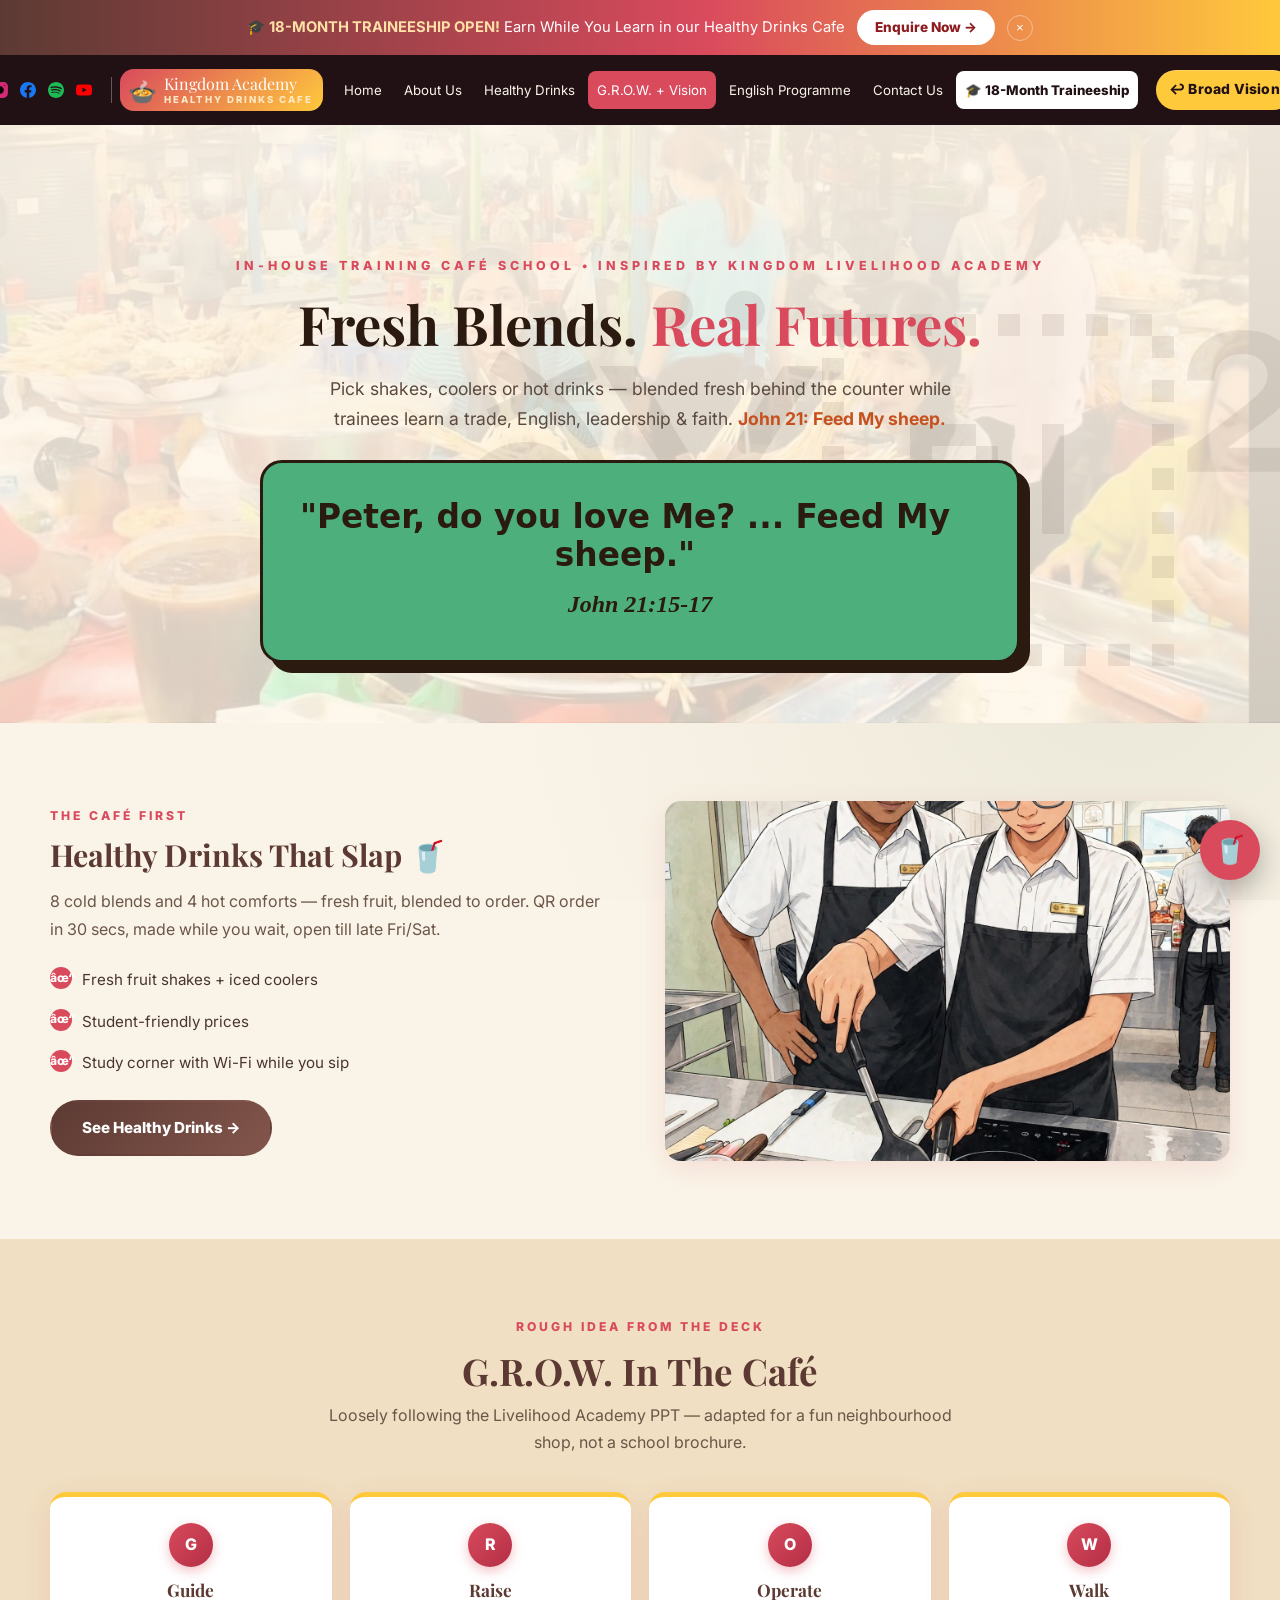
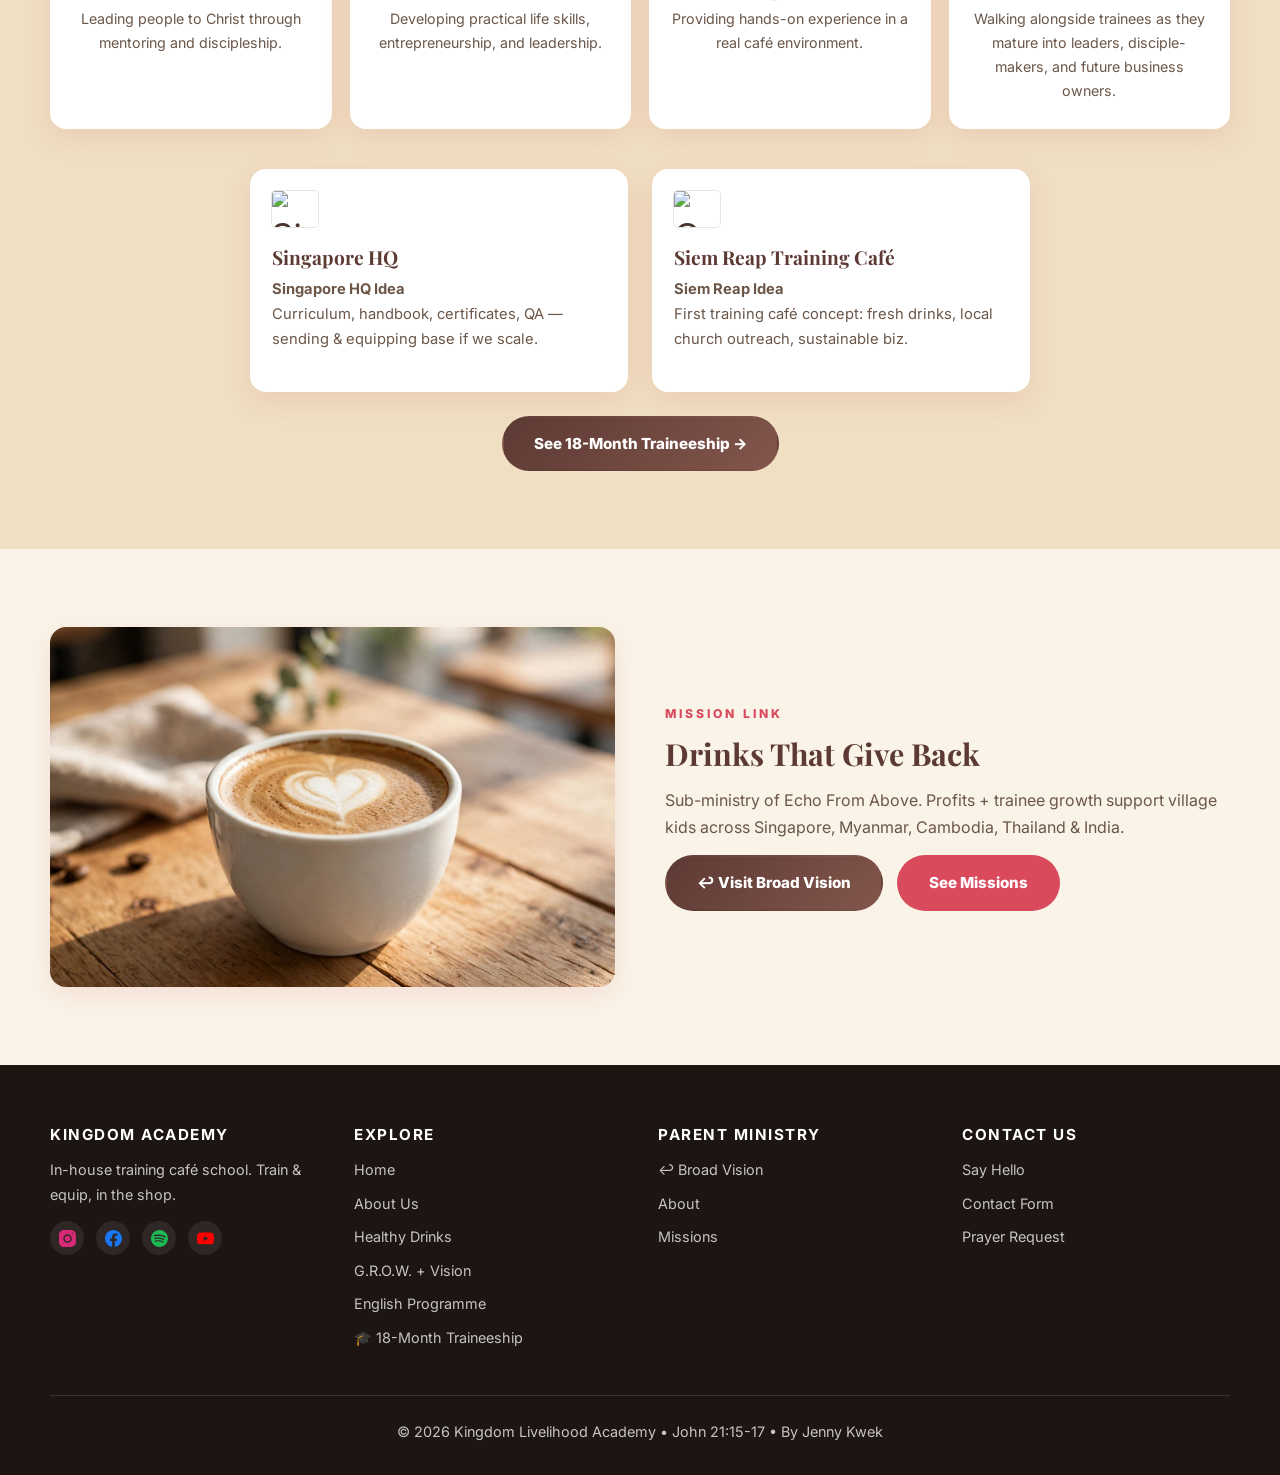
==== about.html @ 3d9f194f "English page: give the Enquire & Unlock gate its own deep band so it no longer blends into the secti" ====
﻿<!DOCTYPE html>
<html lang="en">
<head>
  <meta charset="UTF-8" />
  <meta name="viewport" content="width=device-width, initial-scale=1.0" />
  <title>Our Story - In-House Training Café School | Kingdom Academy</title>
  <link href="https://fonts.googleapis.com/css2?family=Inter:wght@400;600;700;800&family=Playfair+Display:wght@600;700;800&display=swap" rel="stylesheet" />
  <link rel="stylesheet" href="style.css?v=67" />
  <link rel="icon" href="data:image/svg+xml,<svg xmlns='http://www.w3.org/2000/svg' viewBox='0 0 100 100'><text y='.9em' font-size='90'>🥤</text></svg>" />
</head>
<body>
  <div class="recruit-banner" id="recruitBanner">
    <span id="bannerMsg">🎓 <strong>18-MONTH TRAINEESHIP OPEN!</strong> Earn While You Learn in our Healthy Drinks Cafe</span>
    <a class="cta" id="bannerCta" href="interns.html">Enquire Now →</a>
    <button class="close-banner" onclick="document.getElementById('recruitBanner').classList.add('hide')">×</button>
  </div>
  <nav class="navbar">
    <div class="nav-inner">
      <div class="nav-socials">
        <a href="https://www.instagram.com/spiritualwalk333" target="_blank" rel="noopener" aria-label="Instagram"><svg viewBox="0 0 20 20" width="16" height="16" aria-hidden="true"><circle cx="10" cy="10" r="3.3"/><path fill="currentColor" d="M14.2,0H5.8C2.6,0,0,2.6,0,5.8v8.3C0,17.4,2.6,20,5.8,20h8.3c3.2,0,5.8-2.6,5.8-5.8V5.8C20,2.6,17.4,0,14.2,0zM10,15c-2.8,0-5-2.2-5-5s2.2-5,5-5s5,2.2,5,5S12.8,15,10,15z M15.8,5C15.4,5,15,4.6,15,4.2s0.4-0.8,0.8-0.8s0.8,0.4,0.8,0.8S16.3,5,15.8,5z"/></svg></a>
        <a href="https://www.facebook.com/share/17rr8SM1SV" target="_blank" rel="noopener" aria-label="Facebook"><svg viewBox="0 0 20 20" width="16" height="16" aria-hidden="true"><path fill="currentColor" d="M20,10.1c0-5.5-4.5-10-10-10S0,4.5,0,10.1c0,5,3.7,9.1,8.4,9.9v-7H5.9v-2.9h2.5V7.9C8.4,5.4,9.9,4,12.2,4c1.1,0,2.2,0.2,2.2,0.2v2.5h-1.3c-1.2,0-1.6,0.8-1.6,1.6v1.9h2.8L13.9,13h-2.3v7C16.3,19.2,20,15.1,20,10.1z"/></svg></a>
        <a href="https://open.spotify.com/show/0a6FLmbbuEbCT5A371Neod?si=fbc7a15857954547" target="_blank" rel="noopener" aria-label="Spotify"><svg viewBox="0 0 24 24" width="16" height="16" aria-hidden="true"><path fill="currentColor" d="M12 0C5.4 0 0 5.4 0 12s5.4 12 12 12 12-5.4 12-12S18.66 0 12 0zm5.521 17.34c-.24.359-.66.48-1.021.24-2.82-1.74-6.36-2.101-10.561-1.141-.418.122-.779-.179-.899-.539-.12-.421.18-.78.54-.9 4.56-1.021 8.52-.6 11.64 1.32.42.18.479.659.301 1.02zm1.44-3.3c-.301.42-.841.6-1.262.3-3.239-1.98-8.159-2.58-11.939-1.38-.479.12-1.02-.12-1.14-.6-.12-.48.12-1.021.6-1.141C9.6 9.9 15 10.561 18.72 12.84c.361.181.54.78.241 1.2zm.12-3.36C15.24 8.4 8.82 8.16 5.16 9.301c-.6.179-1.2-.181-1.38-.721-.18-.601.18-1.2.72-1.381 4.26-1.26 11.28-1.02 15.721 1.621.539.3.719 1.02.419 1.56-.299.421-1.02.599-1.559.3z"/></svg></a>
        <a href="https://www.youtube.com/@DailyDevotions-Chr1st" target="_blank" rel="noopener" aria-label="YouTube"><svg viewBox="0 0 20 20" width="16" height="16" aria-hidden="true"><path fill="currentColor" d="M19.6,5.2c-0.2-0.9-0.8-1.6-1.7-1.8C16.3,3,10,3,10,3S3.7,3,2.1,3.4C1.2,3.6,0.6,4.3,0.4,5.2C0,6.8,0,10,0,10s0,3.2,0.4,4.8c0.2,0.9,0.8,1.6,1.7,1.8C3.7,17,10,17,10,17s6.3,0,7.9-0.4c0.9-0.2,1.5-0.9,1.7-1.8C20,13.2,20,10,20,10S20,6.8,19.6,5.2z M8,13.2V6.8l5.4,3.2L8,13.2z"/></svg></a>
      </div>
      <a href="index.html" class="nav-logo"><span class="logo-box"><span class="logo-icon">🍲</span><span class="logo-words">Kingdom Academy<small>Healthy Drinks Cafe</small></span></span></a>
      <button class="hamburger" aria-label="Menu"><span></span><span></span><span></span></button>
      <ul class="nav-links">
        <li><a href="index.html">Home</a></li>
<li><a href="message.html">About Us</a></li>
        <li><a href="menu.html">Healthy Drinks</a></li>
        <li><a href="about.html" class="active">G.R.O.W. + Vision</a></li>
        <li><a href="english.html">English Programme</a></li>
                <li><a href="contact.html">Contact Us</a></li>
        <li><a href="interns.html" class="hire">🎓 18-Month Traineeship</a></li>
        <li><a target="_blank" rel="noopener" href="https://isaac3780.github.io/echofromabove/charity-site/index.html" class="back">↩ Broad Vision</a></li>
        <li class="nav-soc">
          <div class="nav-soc-icons">
            <a href="https://www.instagram.com/spiritualwalk333" target="_blank" rel="noopener" aria-label="Instagram"><svg viewBox="0 0 20 20" width="20" height="20" aria-hidden="true"><circle cx="10" cy="10" r="3.3"/><path fill="currentColor" d="M14.2,0H5.8C2.6,0,0,2.6,0,5.8v8.3C0,17.4,2.6,20,5.8,20h8.3c3.2,0,5.8-2.6,5.8-5.8V5.8C20,2.6,17.4,0,14.2,0zM10,15c-2.8,0-5-2.2-5-5s2.2-5,5-5s5,2.2,5,5S12.8,15,10,15z M15.8,5C15.4,5,15,4.6,15,4.2s0.4-0.8,0.8-0.8s0.8,0.4,0.8,0.8S16.3,5,15.8,5z"/></svg></a>
            <a href="https://www.facebook.com/share/17rr8SM1SV" target="_blank" rel="noopener" aria-label="Facebook"><svg viewBox="0 0 20 20" width="20" height="20" aria-hidden="true"><path fill="currentColor" d="M20,10.1c0-5.5-4.5-10-10-10S0,4.5,0,10.1c0,5,3.7,9.1,8.4,9.9v-7H5.9v-2.9h2.5V7.9C8.4,5.4,9.9,4,12.2,4c1.1,0,2.2,0.2,2.2,0.2v2.5h-1.3c-1.2,0-1.6,0.8-1.6,1.6v1.9h2.8L13.9,13h-2.3v7C16.3,19.2,20,15.1,20,10.1z"/></svg></a>
            <a href="https://open.spotify.com/show/0a6FLmbbuEbCT5A371Neod?si=fbc7a15857954547" target="_blank" rel="noopener" aria-label="Spotify"><svg viewBox="0 0 24 24" width="20" height="20" aria-hidden="true"><path fill="currentColor" d="M12 0C5.4 0 0 5.4 0 12s5.4 12 12 12 12-5.4 12-12S18.66 0 12 0zm5.521 17.34c-.24.359-.66.48-1.021.24-2.82-1.74-6.36-2.101-10.561-1.141-.418.122-.779-.179-.899-.539-.12-.421.18-.78.54-.9 4.56-1.021 8.52-.6 11.64 1.32.42.18.479.659.301 1.02zm1.44-3.3c-.301.42-.841.6-1.262.3-3.239-1.98-8.159-2.58-11.939-1.38-.479.12-1.02-.12-1.14-.6-.12-.48.12-1.021.6-1.141C9.6 9.9 15 10.561 18.72 12.84c.361.181.54.78.241 1.2zm.12-3.36C15.24 8.4 8.82 8.16 5.16 9.301c-.6.179-1.2-.181-1.38-.721-.18-.601.18-1.2.72-1.381 4.26-1.26 11.28-1.02 15.721 1.621.539.3.719 1.02.419 1.56-.299.421-1.02.599-1.559.3z"/></svg></a>
            <a href="https://www.youtube.com/@DailyDevotions-Chr1st" target="_blank" rel="noopener" aria-label="YouTube"><svg viewBox="0 0 20 20" width="20" height="20" aria-hidden="true"><path fill="currentColor" d="M19.6,5.2c-0.2-0.9-0.8-1.6-1.7-1.8C16.3,3,10,3,10,3S3.7,3,2.1,3.4C1.2,3.6,0.6,4.3,0.4,5.2C0,6.8,0,10,0,10s0,3.2,0.4,4.8c0.2,0.9,0.8,1.6,1.7,1.8C3.7,17,10,17,10,17s6.3,0,7.9-0.4c0.9-0.2,1.5-0.9,1.7-1.8C20,13.2,20,10,20,10S20,6.8,19.6,5.2z M8,13.2V6.8l5.4,3.2L8,13.2z"/></svg></a>
          </div>
        </li>
      </ul>
    </div>
  </nav>

  <header class="hero hero-small" style="--hero-photo:url('photos/hero-02.jpeg')">
    <div class="hero-content">
      <div class="hero-kicker">In-house training café school • Inspired by Kingdom Livelihood Academy</div>
      <h1>Fresh Blends. <em>Real Futures.</em></h1>
      <p>Pick shakes, coolers or hot drinks — blended fresh behind the counter while trainees learn a trade, English, leadership & faith. <strong style="color:#C6511F">John 21: Feed My sheep.</strong></p>
      <blockquote class="pull bv-pull green reveal" style="max-width:760px;margin:0 auto;">
        <p>"Peter, do you love Me? ... Feed My sheep."</p>
        <cite>John 21:15-17</cite>
      </blockquote>
    </div>
  </header>

  <section class="section">
    <div class="wrap feature">
      <div>
        <div class="kicker">The Café First</div>
        <h3>Healthy Drinks That Slap 🥤</h3>
        <p>8 cold blends and 4 hot comforts — fresh fruit, blended to order. QR order in 30 secs, made while you wait, open till late Fri/Sat.</p>
        <ul class="checklist">
          <li>Fresh fruit shakes + iced coolers</li>
          <li>Student-friendly prices</li>
          <li>Study corner with Wi-Fi while you sip</li>
        </ul>
        <a href="menu.html" class="btn btn-dark">See Healthy Drinks →</a>
      </div>
      <div class="imgbox" style="background-image:url('photos/menu-03.webp?v=62');"></div>
    </div>
  </section>

  <section class="section section-alt">
    <div class="wrap">
      <div class="section-title"><div class="kicker">Rough Idea From The Deck</div><h2>G.R.O.W. In The Café</h2><p>Loosely following the Livelihood Academy PPT — adapted for a fun neighbourhood shop, not a school brochure.</p></div>
      <div class="steps steps-4">
        <div class="step"><div class="num">G</div><h3>Guide</h3><p>Leading people to Christ through mentoring and discipleship.</p></div>
        <div class="step"><div class="num">R</div><h3>Raise</h3><p>Developing practical life skills, entrepreneurship, and leadership.</p></div>
        <div class="step"><div class="num">O</div><h3>Operate</h3><p>Providing hands-on experience in a real café environment.</p></div>
        <div class="step"><div class="num">W</div><h3>Walk</h3><p>Walking alongside trainees as they mature into leaders, disciple-makers, and future business owners.</p></div>
      </div>
      <div class="cards cards-2">
        <div class="card"><div class="icon"><img src="https://flagcdn.com/w40/sg.png" alt="Singapore flag" /></div><div class="card-body"><h3>Singapore HQ</h3><p><strong>Singapore HQ Idea</strong><br/>Curriculum, handbook, certificates, QA — sending & equipping base if we scale.</p></div></div>
        <div class="card"><div class="icon"><img src="https://flagcdn.com/w40/kh.png" alt="Cambodia flag" /></div><div class="card-body"><h3>Siem Reap Training Café</h3><p><strong>Siem Reap Idea</strong><br/>First training café concept: fresh drinks, local church outreach, sustainable biz.</p></div></div>
      </div>
      <div style="text-align:center;margin-top:24px;"><a href="interns.html" class="btn btn-dark">See 18-Month Traineeship →</a></div>
    </div>
  </section>

  <section class="section">
    <div class="wrap feature">
      <div class="imgbox" role="img" aria-label="Community outreach" style="background-image:url('photos/mission-7a.webp?v=62');"></div>
      <div>
        <div class="kicker">Mission Link</div>
        <h3>Drinks That Give Back</h3>
        <p>Sub-ministry of Echo From Above. Profits + trainee growth support village kids across Singapore, Myanmar, Cambodia, Thailand & India.</p>
        <div class="cta-pair">
          <a target="_blank" rel="noopener" href="https://isaac3780.github.io/echofromabove/charity-site/index.html" class="btn btn-dark" style="margin-right:10px;">↩ Visit Broad Vision</a>
          <a target="_blank" rel="noopener" href="https://isaac3780.github.io/echofromabove/charity-site/mission.html" class="btn btn-chili">See Missions</a>
        </div>
      </div>
    </div>
  </section>

  <footer>
    <div class="footer-grid">
      <div><h4>Kingdom Academy</h4><p style="max-width:280px;">In-house training café school. Train & equip, in the shop.</p><div class="footer-socials">
          <a href="https://www.instagram.com/spiritualwalk333" target="_blank" rel="noopener" aria-label="Instagram"><svg viewBox="0 0 20 20" width="17" height="17" aria-hidden="true"><circle cx="10" cy="10" r="3.3"/><path fill="currentColor" d="M14.2,0H5.8C2.6,0,0,2.6,0,5.8v8.3C0,17.4,2.6,20,5.8,20h8.3c3.2,0,5.8-2.6,5.8-5.8V5.8C20,2.6,17.4,0,14.2,0zM10,15c-2.8,0-5-2.2-5-5s2.2-5,5-5s5,2.2,5,5S12.8,15,10,15z M15.8,5C15.4,5,15,4.6,15,4.2s0.4-0.8,0.8-0.8s0.8,0.4,0.8,0.8S16.3,5,15.8,5z"/></svg></a>
          <a href="https://www.facebook.com/share/17rr8SM1SV" target="_blank" rel="noopener" aria-label="Facebook"><svg viewBox="0 0 20 20" width="17" height="17" aria-hidden="true"><path fill="currentColor" d="M20,10.1c0-5.5-4.5-10-10-10S0,4.5,0,10.1c0,5,3.7,9.1,8.4,9.9v-7H5.9v-2.9h2.5V7.9C8.4,5.4,9.9,4,12.2,4c1.1,0,2.2,0.2,2.2,0.2v2.5h-1.3c-1.2,0-1.6,0.8-1.6,1.6v1.9h2.8L13.9,13h-2.3v7C16.3,19.2,20,15.1,20,10.1z"/></svg></a>
          <a href="https://open.spotify.com/show/0a6FLmbbuEbCT5A371Neod?si=fbc7a15857954547" target="_blank" rel="noopener" aria-label="Spotify"><svg viewBox="0 0 24 24" width="17" height="17" aria-hidden="true"><path fill="currentColor" d="M12 0C5.4 0 0 5.4 0 12s5.4 12 12 12 12-5.4 12-12S18.66 0 12 0zm5.521 17.34c-.24.359-.66.48-1.021.24-2.82-1.74-6.36-2.101-10.561-1.141-.418.122-.779-.179-.899-.539-.12-.421.18-.78.54-.9 4.56-1.021 8.52-.6 11.64 1.32.42.18.479.659.301 1.02zm1.44-3.3c-.301.42-.841.6-1.262.3-3.239-1.98-8.159-2.58-11.939-1.38-.479.12-1.02-.12-1.14-.6-.12-.48.12-1.021.6-1.141C9.6 9.9 15 10.561 18.72 12.84c.361.181.54.78.241 1.2zm.12-3.36C15.24 8.4 8.82 8.16 5.16 9.301c-.6.179-1.2-.181-1.38-.721-.18-.601.18-1.2.72-1.381 4.26-1.26 11.28-1.02 15.721 1.621.539.3.719 1.02.419 1.56-.299.421-1.02.599-1.559.3z"/></svg></a>
          <a href="https://www.youtube.com/@DailyDevotions-Chr1st" target="_blank" rel="noopener" aria-label="YouTube"><svg viewBox="0 0 20 20" width="17" height="17" aria-hidden="true"><path fill="currentColor" d="M19.6,5.2c-0.2-0.9-0.8-1.6-1.7-1.8C16.3,3,10,3,10,3S3.7,3,2.1,3.4C1.2,3.6,0.6,4.3,0.4,5.2C0,6.8,0,10,0,10s0,3.2,0.4,4.8c0.2,0.9,0.8,1.6,1.7,1.8C3.7,17,10,17,10,17s6.3,0,7.9-0.4c0.9-0.2,1.5-0.9,1.7-1.8C20,13.2,20,10,20,10S20,6.8,19.6,5.2z M8,13.2V6.8l5.4,3.2L8,13.2z"/></svg></a>
        </div></div>
      <div><h4>Explore</h4><ul><li><a href="index.html">Home</a></li><li><a href="message.html">About Us</a></li><li><a href="menu.html">Healthy Drinks</a></li><li><a href="about.html">G.R.O.W. + Vision</a></li><li><a href="english.html">English Programme</a></li><li><a href="interns.html">🎓 18-Month Traineeship</a></li></ul></div>
      <div><h4>Parent Ministry</h4><ul><li><a target="_blank" rel="noopener" href="https://isaac3780.github.io/echofromabove/charity-site/index.html">↩ Broad Vision</a></li><li><a target="_blank" rel="noopener" href="https://isaac3780.github.io/echofromabove/charity-site/about.html">About</a></li><li><a target="_blank" rel="noopener" href="https://isaac3780.github.io/echofromabove/charity-site/mission.html">Missions</a></li></ul></div>
      <div><h4>Contact Us</h4><ul><li><a href="contact.html">Say Hello</a></li><li><a href="https://forms.gle/yKgfLnRqDMRPCcc16" target="_blank" rel="noopener">Contact Form</a></li><li><a href="https://forms.gle/M6q2qT2wRfyZ9fyo7" target="_blank" rel="noopener">Prayer Request</a></li></ul></div>
    </div>
    <div class="footer-bottom">© 2026 Kingdom Livelihood Academy • John 21:15-17 • By Jenny Kwek</div>
  </footer>

  <button class="chat-fab" id="chatFab">🥤</button>
  <div class="chatbox" id="chatbox">
    <header style="background:var(--chili);color:#fff;padding:14px 16px;"><b>Slurpy 🤖</b></header>
    <div class="chatlog" id="chatlog"><div class="msg bot">Hi! Drinks help or traineeship info? 🥤🎓</div></div>
    <div class="chatinput"><input id="chatText" placeholder="Type..." /><button id="chatSend">➤</button></div>
    <a class="chat-wa" href="https://wa.me/6588787801" target="_blank" rel="noopener" aria-label="Chat on WhatsApp"><svg viewBox="0 0 24 24" width="15" height="15" aria-hidden="true"><path fill="currentColor" d="M17.472 14.382c-.297-.149-1.758-.867-2.03-.967-.273-.099-.471-.148-.67.15-.197.297-.767.966-.94 1.164-.173.199-.347.223-.644.075-.297-.15-1.255-.463-2.39-1.475-.883-.788-1.48-1.761-1.653-2.059-.173-.297-.018-.458.13-.606.134-.133.297-.347.446-.52.149-.174.198-.298.297-.497.1-.198.05-.371-.025-.52-.074-.149-.668-1.612-.916-2.207-.242-.579-.487-.5-.669-.51-.173-.008-.371-.01-.57-.01-.198 0-.52.074-.792.372-.272.297-1.04 1.016-1.04 2.479 0 1.462 1.065 2.875 1.213 3.074.149.198 2.096 3.2 5.077 4.487.709.306 1.262.489 1.694.625.712.227 1.36.195 1.871.118.571-.085 1.758-.719 2.006-1.413.248-.694.248-1.289.173-1.413-.074-.124-.272-.198-.57-.347m-5.421 7.403h-.004a9.87 9.87 0 01-5.031-1.378l-.361-.214-3.741.982.998-3.648-.235-.374a9.86 9.86 0 01-1.51-5.26c.001-5.45 4.436-9.884 9.888-9.884 2.64 0 5.122 1.03 6.988 2.898a9.825 9.825 0 012.893 6.994c-.003 5.45-4.437 9.884-9.885 9.884m8.413-18.297A11.815 11.815 0 0012.05 0C5.495 0 .16 5.335.157 11.892c0 2.096.547 4.142 1.588 5.945L.057 24l6.305-1.654a11.882 11.882 0 005.683 1.448h.005c6.554 0 11.89-5.335 11.893-11.893a11.821 11.821 0 00-3.48-8.413z"/></svg><span>&nbsp;Message us on WhatsApp</span></a>
  </div>
  <div class="toast" id="toast"></div>
  <script src="script.js"></script>
</body>
</html>
---- style.css ----
:root {
  --chili: #d94a5d;
  --chili-dark: #b32e44;
  --broth: #ffc93c;
  --broth-2: #f0b520;
  --cream: #faf4e8;
  --cream-2: #f0dfc2;
  --char: #5c3a33;
  --char-2: #83564c;
  --sage: #7c906c;
  --text: #4a352e;
  --muted: #6b5648;
  --white: #ffffff;
  --shadow: 0 8px 28px rgba(207,63,84,.12);
  --radius: 16px;
  --font-head: "Playfair Display", Georgia, serif;
  --font-body: "Inter", "Segoe UI", Arial, sans-serif;
}
* { margin:0; padding:0; box-sizing:border-box; }
html { scroll-behavior:smooth; overflow-x:clip; }
body { font-family:var(--font-body); background:var(--cream); background-image:radial-gradient(circle at 14% 8%, rgba(226,112,58,.10), transparent 44%), radial-gradient(circle at 88% 72%, rgba(92,110,61,.09), transparent 48%); background-attachment:fixed; color:var(--text); line-height:1.7; overflow-x:clip; }
img { max-width:100%; display:block; }
a { color:var(--chili-dark); text-decoration:none; }
h1,h2,h3,h4 { font-family:var(--font-head); color:var(--char); line-height:1.25; }

/* Recruitment banner - KEPT */
.recruit-banner {
  background: linear-gradient(90deg, #5c3a33, #d94a5d 55%, #ffc93c);
  color:#fff; font-size:.92rem; padding:10px 16px; text-align:center;
  display:flex; align-items:center; justify-content:center; gap:12px; flex-wrap:wrap;
}
.recruit-banner strong { color:#ffe1a8; }
.recruit-banner a.cta { background:#fff; color:#8e1b20; font-weight:800; padding:6px 18px; border-radius:50px; font-size:.85rem; white-space:nowrap; animation:pulse 2s infinite; }
.recruit-banner a.cta:hover { background:var(--broth); color:#1c1512; }
.recruit-banner .close-banner { background:none; border:1px solid rgba(255,255,255,.4); color:#fff; border-radius:50%; width:26px; height:26px; cursor:pointer; }
.recruit-banner.hide { display:none; }
@keyframes pulse { 0%,100%{transform:scale(1)} 50%{transform:scale(1.07)} }
.recruit-banner span, .recruit-banner a.cta { transition:opacity .45s; }
.recruit-banner.fading span, .recruit-banner.fading a.cta { opacity:0; }

/* Nav â€” dark bar under banner, white once scrolled (always tracks) */
.navbar { position:sticky; top:0; z-index:100; background:#211114; transition:background .3s, box-shadow .3s; }
.navbar.scrolled { background:#211114; box-shadow:0 2px 20px rgba(0,0,0,.35); }
.nav-logo { display:flex; align-items:center; gap:10px; color:#fff; font-family:var(--font-head); font-size:1.25rem; }
.nav-logo .cup { width:40px; height:40px; border-radius:12px; background:linear-gradient(135deg,var(--chili),var(--broth)); display:grid; place-items:center; font-size:1.4rem; }
.nav-logo small { display:block; font-family:var(--font-body); font-size:.66rem; letter-spacing:2px; text-transform:uppercase; color:var(--broth); font-weight:800; }
.nav-socials { display:flex; align-items:center; gap:4px; padding-right:14px; border-right:1px solid rgba(255,255,255,.3); }
.nav-socials a { display:flex; align-items:center; justify-content:center; width:32px; height:32px; border-radius:50%; transition:background .2s, transform .2s; }
.nav-socials a:hover { background:rgba(255,255,255,.15); transform:translateY(-2px); }
.nav-socials a[aria-label="Instagram"] { color:#d62976; }
.nav-socials a[aria-label="Facebook"] { color:#1877f2; }
.nav-socials a[aria-label="Spotify"] { color:#1db954; }
.nav-socials a[aria-label="YouTube"] { color:#ff0000; }
.nav-soc { display:none; }
.nav-links { display:flex; gap:4px; list-style:none; align-items:center; }
.nav-links a { display:block; padding:9px 14px; color:var(--cream); border-radius:8px; font-size:.93rem; transition:background .2s, color .2s; }
.nav-links a:hover, .nav-links a.active { background:var(--chili); color:#fff; }
.nav-links a.hire { background:#fff; color:#211114; font-weight:800; }
.nav-links a.back { background:var(--broth); color:#211114; font-weight:800; border:none; font-size:.98rem; padding:11px 24px; border-radius:50px; letter-spacing:.2px; box-shadow:0 1px 0 rgba(255,255,255,.18) inset; }
.nav-links a.back:hover { background:var(--broth-2); color:#211114; }
.hamburger { display:none; background:none; border:none; cursor:pointer; padding:6px; }
/* fit 7 nav links on desktop */
.nav-links a { padding:9px 11px; font-size:.88rem; }
.hamburger span { display:block; width:24px; height:3px; background:var(--cream); margin:5px 0; border-radius:3px; }

/* Hero - hotpot (lighter overlay so the photo shines through) */
.hero {
  position:relative; min-height:68vh; display:flex; align-items:center; justify-content:center;
  text-align:center; color:#2A1A10; padding:90px 20px 70px;
  background-image: linear-gradient(180deg,rgba(255,246,233,.93),rgba(255,246,233,.82)), var(--hero-photo, url('photos/hero-cafe-interior.jpg'));
  background-size:cover; background-position:center 45%; overflow:hidden;
}
.hero::after { content:"ðŸ²"; position:absolute; font-size:22rem; opacity:.08; right:-30px; bottom:-70px; animation:steam 5s ease-in-out infinite; }
@keyframes steam { 0%,100%{transform:translateY(0) rotate(-5deg)} 50%{transform:translateY(-18px) rotate(5deg)} }
.hero-content { position:relative; z-index:1; max-width:880px; animation:fadeUp .9s ease both; }
@keyframes fadeUp { from{opacity:0; transform:translateY(24px)} to{opacity:1; transform:none} }
.hero-kicker { text-transform:uppercase; letter-spacing:4px; font-size:.78rem; color:var(--chili); margin-bottom:14px; font-weight:800; text-shadow:none; }
.hero-content h1 { font-size:3.4rem; color:#2A1A10; margin-bottom:16px; text-shadow:none; }
.hero-content h1 em { color:var(--chili); font-style:normal; }
.hero-content p { color:#5b4a3f; font-size:1.1rem; margin-bottom:26px; max-width:660px; margin-left:auto; margin-right:auto; text-shadow:none; }
.hero-badges { display:flex; gap:10px; justify-content:center; flex-wrap:wrap; margin-bottom:28px; }
.hero-badges span { background:rgba(255,255,255,.85); border:1px solid rgba(42,26,16,.15); padding:7px 14px; border-radius:50px; font-size:.82rem; color:#2A1A10; }
.flagic { width:1.5em; height:1.1em; vertical-align:-0.2em; border-radius:2px; box-shadow:0 0 0 1px rgba(0,0,0,.12); }
.card .icon img { width:2.9rem; height:2.2rem; border-radius:4px; box-shadow:0 0 0 1px rgba(0,0,0,.1); }
.btn { display:inline-block; padding:13px 30px; border-radius:50px; font-weight:800; font-size:.95rem; cursor:pointer; border:2px solid transparent; transition:.25s; }
.btn-chili { background:var(--chili); color:#fff; }
.btn-chili:hover { background:var(--chili-dark); transform:translateY(-2px); box-shadow:0 10px 22px rgba(193,39,45,.45); }
.btn-broth { background:var(--broth); color:#1c1512; }
.btn-broth:hover { background:#fbbf24; transform:translateY(-2px); }
.btn-outline { border-color:#2A1A10; color:#2A1A10; }
.btn-outline:hover { background:#2A1A10; color:#fff; }
.section-dark .btn-outline { border-color:var(--char); color:var(--char); }
.section-dark .btn-outline:hover { background:var(--char); color:#fff; }
.btn-dark { background:linear-gradient(135deg,#5c3a33,#83564c); color:#fff; }
.btn-dark:hover { background:linear-gradient(135deg,#83564c,#a06a5e); transform:translateY(-2px); box-shadow:0 10px 22px rgba(92,58,51,.3); }
.hero-small { min-height:48vh; padding:130px 20px 60px; }
/* fixed header shouldn't cover jumped-to sections */
section[id], div[id].quiz, div[id].builder { scroll-margin-top:80px; }

/* Marquee */
.marquee { background:linear-gradient(90deg,var(--chili),var(--broth)); color:#fff; overflow:hidden; white-space:nowrap; padding:12px 0; font-weight:800; letter-spacing:2px; font-size:.85rem; }
.marquee span { display:inline-block; padding-left:100%; animation:scroll 20s linear infinite; }
@keyframes scroll { to { transform:translateX(-100%); } }

/* Sections */
.section { padding:78px 20px; }
.section-alt { background:var(--cream-2); }
.section-dark { background:linear-gradient(135deg,#ffe3d1,#ffd9b3); color:rgba(58,40,35,.9); }
.section-dark h2, .section-dark h3 { color:var(--char); }
.wrap { max-width:1180px; margin:0 auto; }
.section-title { text-align:center; margin-bottom:14px; }
.section-title h2 { font-size:2.3rem; margin-bottom:8px; }
.section-title p { color:var(--muted); max-width:660px; margin:0 auto; }
.section-dark .section-title p { color:var(--char-2); }
.kicker { text-transform:uppercase; letter-spacing:3px; font-size:.76rem; color:var(--chili); margin-bottom:10px; font-weight:800; }
.section-dark .kicker { color:var(--chili-dark); }

/* Cards â€” rows of 3 on desktop */
.cards { display:grid; grid-template-columns:repeat(3,1fr); gap:24px; margin-top:40px; }
.card { background:#fff; border-radius:var(--radius); overflow:hidden; box-shadow:var(--shadow); transition:transform .25s; }
.card:hover { transform:translateY(-5px); }
.card .icon { font-size:2.2rem; padding:22px 22px 0; }
.card-body { padding:18px 22px 26px; }
.card-body h3 { font-size:1.2rem; margin-bottom:8px; }
.card-body p { font-size:.92rem; color:var(--muted); margin-bottom:14px; }
.card .price { font-weight:800; color:var(--chili); }
.card img.food { width:100%; height:180px; object-fit:cover; transition:transform .5s; }
.card:hover img.food { transform:scale(1.05); }

/* Steps â€” rows of 3 on desktop */
.steps { display:grid; grid-template-columns:repeat(3,1fr); gap:18px; margin-top:36px; }
/* Modifiers â€” compound selectors so they always beat the base rules */
.steps.steps-4 { grid-template-columns:repeat(4,1fr); }
.role-grid.role-grid-4 { grid-template-columns:repeat(4,1fr); }
.cards.cards-2 { grid-template-columns:repeat(2,1fr); max-width:780px; margin-left:auto; margin-right:auto; }
.step { background:#fff; border-radius:var(--radius); padding:26px 20px; box-shadow:var(--shadow); text-align:center; border-top:5px solid var(--broth); }
.step .num { width:44px; height:44px; border-radius:50%; background:linear-gradient(135deg,var(--chili),var(--chili-dark)); color:#fff; display:grid; place-items:center; font-weight:800; margin:0 auto 12px; box-shadow:0 4px 12px rgba(217,74,93,.35); }
.step h3 { font-size:1.08rem; margin-bottom:6px; }
.step p { font-size:.89rem; color:var(--muted); }

/* Builder */
.builder { background:#fff; border-radius:var(--radius); box-shadow:var(--shadow); padding:30px; max-width:900px; margin:30px auto 0; }
.builder h3 { margin:20px 0 12px; font-size:1.15rem; }
.opt-grid { display:grid; grid-template-columns:repeat(auto-fit,minmax(150px,1fr)); gap:12px; }
.opt { border:2px solid #f0ddd0; border-radius:12px; padding:14px 12px; text-align:center; cursor:pointer; transition:.2s; background:var(--cream); }
.opt:hover { border-color:var(--chili); }
.opt.sel { border-color:var(--chili); background:#fff1ec; box-shadow:var(--shadow); }
.opt .e { font-size:1.8rem; }
.opt b { display:block; font-size:.9rem; margin-top:6px; }
.opt small { color:var(--muted); font-size:.78rem; }
.topping-grid { display:grid; grid-template-columns:repeat(auto-fill,minmax(130px,1fr)); gap:10px; }
.spice-row { display:flex; align-items:center; gap:14px; margin-top:8px; }
.spice-row input { flex:1; accent-color:var(--chili); }
.bill { background:linear-gradient(135deg,var(--char),var(--char-2)); color:#fff; border-radius:12px; padding:20px; margin-top:22px; display:flex; justify-content:space-between; align-items:center; gap:14px; flex-wrap:wrap; }
.bill .total { font-size:1.5rem; font-weight:800; color:var(--broth); }

/* Menu list */
.filter-bar { display:flex; gap:10px; justify-content:center; flex-wrap:wrap; margin:28px 0; }
.filter-bar button { padding:9px 20px; border-radius:50px; border:1.5px solid var(--chili); background:transparent; cursor:pointer; font-weight:700; font-size:.88rem; }
.filter-bar button.active, .filter-bar button:hover { background:var(--chili); color:#fff; }
.menu-grid { display:grid; grid-template-columns:repeat(3,1fr); gap:20px; }
.menu-item { background:#fff; border-radius:var(--radius); box-shadow:var(--shadow); overflow:hidden; }
.menu-item .top { height:150px; display:grid; place-items:center; font-size:3.4rem; background:linear-gradient(135deg,#fbeedf,#f5c07a); }
.menu-item .body { padding:18px 20px 20px; }
.menu-item h3 { font-size:1.05rem; display:flex; justify-content:space-between; gap:8px; }
.menu-item h3 span { color:var(--chili); white-space:nowrap; }
.menu-item p { font-size:.87rem; color:var(--muted); margin:6px 0 12px; }
.tag { display:inline-block; font-size:.72rem; font-weight:800; text-transform:uppercase; background:#fff1ec; color:var(--chili-dark); padding:3px 10px; border-radius:50px; margin-right:6px; }
.tag.ai { background:#fff7e0; color:#92600a; }
.add-btn { width:100%; padding:10px; border-radius:9px; border:none; background:var(--chili); color:#fff; font-weight:800; cursor:pointer; }
.add-btn:hover { background:var(--chili-dark); }

/* Quiz */
.quiz { background:#fff; border-radius:var(--radius); box-shadow:var(--shadow); padding:30px; max-width:720px; margin:30px auto 0; }
.quiz .opts { display:flex; gap:10px; flex-wrap:wrap; margin-top:8px; }
.quiz .opts button { padding:9px 18px; border-radius:50px; border:1.5px solid #e8d5c5; background:var(--cream); cursor:pointer; }
.quiz .opts button.sel { background:var(--chili); color:#fff; border-color:var(--chili); }
.quiz-result { background:var(--cream-2); border-radius:10px; padding:18px; margin-top:18px; display:none; }
.quiz-result.show { display:block; }

/* Intern */
.perks { display:grid; grid-template-columns:repeat(3,1fr); gap:20px; margin-top:36px; }
.perk { background:#fff; border-radius:var(--radius); padding:26px 22px; box-shadow:var(--shadow); }
.perk .e { font-size:1.8rem; }
.schedule { width:100%; border-collapse:collapse; margin-top:24px; background:#fff; border-radius:var(--radius); overflow:hidden; box-shadow:var(--shadow); font-size:.9rem; }
.schedule th, .schedule td { padding:13px 14px; text-align:left; border-bottom:1px solid #f0ddd0; }
.schedule th { background:var(--chili); color:#fff; }
.role-grid { display:grid; grid-template-columns:repeat(3,1fr); gap:20px; margin-top:30px; }
.role { background:#fff; border-radius:var(--radius); box-shadow:var(--shadow); padding:26px 22px; border-top:5px solid var(--broth); }
.role ul { margin:10px 0 0 18px; font-size:.89rem; color:var(--muted); }

/* Forms */
.form { max-width:620px; margin:30px auto 0; background:#fff; border-radius:var(--radius); padding:36px 32px; box-shadow:var(--shadow); }
.form label { display:block; font-weight:700; font-size:.9rem; margin:16px 0 6px; }
.form input, .form select, .form textarea { width:100%; padding:12px 14px; border:1px solid #e3cfbd; border-radius:8px; font-family:inherit; font-size:.95rem; background:var(--cream); }
.form input:focus, .form select:focus, .form textarea:focus { outline:2px solid var(--chili); border-color:transparent; }
.form .btn { margin-top:22px; width:100%; border:none; }
.form-row { display:grid; grid-template-columns:1fr 1fr; gap:14px; }
.note { font-size:.85rem; color:var(--muted); margin-top:12px; text-align:center; }

/* Chat + cart + toast */
.chat-fab { position:fixed; right:20px; bottom:20px; z-index:300; width:60px; height:60px; border-radius:50%; border:none; cursor:pointer; background:var(--chili); font-size:1.7rem; box-shadow:0 10px 30px rgba(0,0,0,.3); animation:float 3s ease-in-out infinite; }
@keyframes float { 0%,100%{transform:translateY(0)} 50%{transform:translateY(-6px)} }
.chatbox { position:fixed; right:20px; bottom:90px; z-index:300; width:340px; max-width:calc(100vw - 40px); background:#fff; border-radius:16px; box-shadow:0 20px 60px rgba(0,0,0,.3); overflow:hidden; display:none; }
.chatbox.open { display:block; }
.chatbox header { background:linear-gradient(135deg,var(--chili),var(--chili-dark)); color:#fff; padding:14px 16px; }
.chatlog { height:280px; overflow-y:auto; padding:14px; display:flex; flex-direction:column; gap:10px; background:var(--cream); }
.msg { max-width:85%; padding:10px 13px; border-radius:12px; font-size:.88rem; }
.msg.bot { background:#fff; border:1px solid #f0ddd0; align-self:flex-start; }
.msg.user { background:var(--chili); color:#fff; align-self:flex-end; }
.msg.bot.typing { font-weight:800; letter-spacing:2px; color:var(--chili-dark); animation:typingDot 1s ease-in-out infinite; }
@keyframes typingDot { 0%,100%{opacity:.3} 50%{opacity:1} }
/* Guided quick-reply chips (Singtel-style) */
.quick-replies { display:flex; gap:8px; flex-wrap:wrap; padding:10px 12px; background:var(--cream); border-top:1px solid #f0ddd0; }
.quick-replies button { padding:7px 14px; border-radius:50px; border:1.5px solid var(--chili); background:#fff; color:var(--chili-dark); font-size:.8rem; font-weight:700; cursor:pointer; font-family:inherit; }
.quick-replies button:hover { background:var(--chili); color:#fff; }
.chatlog a { color:var(--chili-dark); font-weight:700; text-decoration:underline; }
.chatinput { display:flex; border-top:1px solid #eee; }
.chatinput input { flex:1; border:none; padding:13px; font-size:.9rem; }
.chatinput button { border:none; background:var(--broth); padding:0 18px; cursor:pointer; font-weight:800; }
.chat-wa { display:flex; align-items:center; justify-content:center; gap:4px; padding:9px 12px; font-size:.8rem; font-weight:700; color:#128c7e; text-decoration:none; border-top:1px solid #eee; transition:background .2s; }
.chat-wa:hover { background:#f0faf8; }
.cart-drawer { position:fixed; top:0; right:-380px; width:360px; max-width:90vw; height:100vh; z-index:400; background:#fff; box-shadow:-10px 0 40px rgba(0,0,0,.2); transition:right .3s; display:flex; flex-direction:column; }
.cart-drawer.open { right:0; }
.cart-drawer header { background:linear-gradient(135deg,var(--char),var(--char-2)); color:#fff; padding:16px; display:flex; justify-content:space-between; align-items:center; }
.cart-items { flex:1; overflow-y:auto; padding:14px; }
.cart-row { display:flex; justify-content:space-between; gap:10px; padding:10px 0; border-bottom:1px dashed #eed5ba; font-size:.9rem; }
.cart-row button { border:none; background:none; cursor:pointer; color:#d94a5d; }
.cart-drawer footer { padding:16px; border-top:1px solid #f2e6da; }
.overlay { position:fixed; inset:0; background:rgba(90,50,40,.35); z-index:350; display:none; }
.overlay.show { display:block; }
.toast { position:fixed; left:50%; bottom:26px; transform:translateX(-50%) translateY(100px); z-index:500; background:linear-gradient(135deg,var(--chili),var(--chili-dark)); color:#fff; padding:13px 22px; border-radius:50px; font-size:.9rem; transition:transform .3s; opacity:0; box-shadow:0 10px 30px rgba(217,74,93,.35); }
.toast.show { transform:translateX(-50%) translateY(0); opacity:1; }

.testis { display:grid; grid-template-columns:repeat(auto-fit,minmax(260px,1fr)); gap:20px; margin-top:36px; }
.testi { background:#fff; border-radius:var(--radius); padding:26px 22px; box-shadow:var(--shadow); }

footer { background:#1c1512; color:rgba(255,255,255,.75); padding:60px 20px 30px; font-size:.9rem; }
.footer-grid { max-width:1180px; margin:0 auto; display:grid; grid-template-columns:repeat(auto-fit,minmax(200px,1fr)); gap:36px; padding-bottom:36px; }
.footer-grid h4 { color:#fff; margin-bottom:14px; font-family:var(--font-body); font-size:.95rem; letter-spacing:1.5px; text-transform:uppercase; }
.footer-grid ul { list-style:none; } .footer-grid li { margin-bottom:9px; }
.footer-grid a { color:rgba(255,255,255,.75); } .footer-grid a:hover { color:var(--broth); }
.footer-bottom { border-top:1px solid rgba(255,255,255,.12); padding-top:24px; text-align:center; max-width:1180px; margin:0 auto; }
.footer-socials { display:flex; gap:12px; margin-top:14px; }
.footer-socials a { display:flex; align-items:center; justify-content:center; width:34px; height:34px; border-radius:50%; background:rgba(255,255,255,.08); color:#fff; transition:background .2s, transform .2s; }
.footer-socials a:hover { background:var(--chili); transform:translateY(-2px); color:#fff; }
.footer-socials svg { width:17px; height:17px; fill:currentColor; }
.footer-socials a[aria-label="Instagram"] { color:#d62976; background:rgba(255,255,255,.08); }
.footer-socials a[aria-label="Facebook"] { color:#1877f2; background:rgba(255,255,255,.08); }
.footer-socials a[aria-label="Spotify"] { color:#1db954; background:rgba(255,255,255,.08); }
.footer-socials a[aria-label="YouTube"] { color:#ff0000; background:rgba(255,255,255,.08); }
.footer-socials a:hover { color:#fff; background:var(--chili); }
.feature { display:grid; grid-template-columns:1fr 1fr; gap:50px; align-items:center; }
.feature .imgbox { border-radius:var(--radius); box-shadow:var(--shadow); min-height:360px; background:linear-gradient(135deg,#f5c07a,#c1272d); display:grid; place-items:center; font-size:6rem; overflow:hidden; background-size:cover; background-position:center; }
.feature h3 { font-size:1.9rem; margin-bottom:14px; }
.feature p { color:var(--muted); margin-bottom:14px; }
.checklist { list-style:none; margin:16px 0; }
.checklist li { padding:8px 0 8px 32px; position:relative; font-size:.95rem; }
.checklist li::before { content:"âœ“"; position:absolute; left:0; top:8px; width:22px; height:22px; background:var(--chili); color:#fff; border-radius:50%; display:grid; place-items:center; font-size:.75rem; font-weight:800; }
.hours { background:#fff; border-radius:var(--radius); box-shadow:var(--shadow); padding:28px; }
.hours table { width:100%; border-collapse:collapse; font-size:.92rem; }
.hours td { padding:8px 0; border-bottom:1px dashed #e5dcc8; } .hours td:last-child { text-align:right; font-weight:700; }

/* header single row: logo (Kingdom + DIY below) with links continuing on the same line */
.nav-inner { max-width:none; margin:0; padding:0 80px; display:flex; align-items:center; justify-content:center; gap:48px; height:70px; flex-wrap:nowrap; }
.nav-inner .nav-links { flex-wrap:nowrap; }
.nav-inner .nav-links a { white-space:nowrap; }

@media (max-width: 1200px) {
  .nav-inner { padding:0 26px; gap:20px; height:66px; justify-content:flex-start; }
  .nav-logo { order:-1; }
  .hamburger { display:block; margin-left:auto; }
  .nav-socials { padding-right:0; padding-left:12px; border-right:0; border-left:1px solid rgba(255,255,255,.3); }
  .nav-links { position:absolute; top:100%; left:0; right:0; flex-direction:column; align-items:stretch; background:var(--cream); padding:10px 20px 20px; gap:6px; transform:translateY(-150%); opacity:0; visibility:hidden; pointer-events:none; transition:transform .3s ease, opacity .3s ease; border-bottom:1px solid #f0e3d2; box-shadow:0 12px 24px rgba(92,58,51,.10); }
  .nav-links.open { transform:translateY(0); opacity:1; visibility:visible; pointer-events:auto; }
  .nav-links a { color:var(--char); background:#fff; border:1px solid #f0ddd0; }
  .nav-links a:hover, .nav-links a.active { background:var(--chili); color:#fff; border-color:var(--chili); }
  .nav-links a.back { background:var(--broth); border:none; color:#211114; }
  .nav-links a.back:hover { background:var(--broth-2); color:#211114; }
  .navbar.scrolled .nav-links a { color:var(--char); }
  .navbar.scrolled .nav-links a:hover, .navbar.scrolled .nav-links a.active { background:var(--chili); color:#fff; }
  .nav-links .nav-soc { display:block; margin-top:8px; padding-top:12px; border-top:1px solid #f0ddd0; }
  .nav-links .nav-soc-icons { display:flex; align-items:center; justify-content:center; gap:18px; }
  .nav-links .nav-soc-icons a { background:none; border:none; padding:6px; }
  .nav-links .nav-soc-icons a:hover { background:rgba(0,0,0,.06); transform:translateY(-2px); }
  .nav-links .nav-soc-icons a[aria-label="Instagram"] { color:#d62976; }
  .nav-links .nav-soc-icons a[aria-label="Facebook"] { color:#1877f2; }
  .nav-links .nav-soc-icons a[aria-label="Spotify"] { color:#1db954; }
  .nav-links .nav-soc-icons a[aria-label="YouTube"] { color:#ff0000; }
}
@media (min-width: 1201px) {
  .nav-links a.back { margin-left:14px; }
  /* tuck the social icons + divider in beside the Kingdom Academy logo */
  .nav-socials { margin-right:-32px; }
}

@media (max-width: 860px) {
  .nav-inner { padding:0 20px; gap:14px; }
  .feature { grid-template-columns:1fr; gap:26px; }
  .feature h3 { font-size:1.6rem; }
  .cards, .steps, .steps.steps-4, .perks, .role-grid, .role-grid.role-grid-4, .cards.cards-2, .menu-grid { grid-template-columns:1fr; }
  .cards.cards-2 { max-width:none; }
  .hero-content h1 { font-size:2.3rem; }
  .section-title h2 { font-size:1.9rem; }
  .form-row { grid-template-columns:1fr; }
  .section { padding:56px 16px; }
  .bill { flex-direction:column; align-items:stretch; text-align:center; }
  .filter-bar { gap:8px; }
  .perk, .role, .step { padding:22px 18px; }
}
@media (max-width: 600px) {
  .nav-socials { display:none; }
  .recruit-banner { font-size:.84rem; padding:10px 12px; }
  .chat-fab { width:54px; height:54px; font-size:1.5rem; }
  .cta-pair { display:flex; gap:12px; align-items:stretch; }
  .cta-pair .btn { flex:1 1 0; margin-right:0 !important; padding:12px 8px; font-size:.85rem; text-align:center; display:flex; align-items:center; justify-content:center; }
  .cta-pair .btn-outline { font-size:1.05rem; }
  .cta-pair .btn .arw { align-self:flex-end; }
  .cta-pair .btn-stack { flex-direction:column; gap:7px; padding:16px 8px 8px; }
  .cta-pair .btn-stack .arw { align-self:center; }
}
@media (max-width: 480px) {
  .nav-inner { padding:0 16px; gap:12px; height:60px; }
  .nav-logo { font-size:1.1rem; }
  .nav-logo .cup { width:34px; height:34px; font-size:1.2rem; border-radius:10px; }
  .hero { min-height:60vh; padding:80px 16px 50px; }
  .hero-content h1 { font-size:2rem; }
  .hero-content p { font-size:1rem; margin-bottom:20px; }
  .hero-kicker { font-size:.7rem; letter-spacing:2px; }
  .hero-badges span { padding:6px 11px; font-size:.75rem; }
  .section-title h2 { font-size:1.8rem; }
  .section-title p { font-size:.95rem; }
  .section { padding:48px 16px; }
  .feature .imgbox { min-height:220px; font-size:4rem; }
  .card-body h3, .step h3 { font-size:1.05rem; }
  .card-body p, .step p { font-size:.88rem; }
  .btn { padding:12px 22px; font-size:.9rem; }
  .menu-item .top { height:118px; font-size:2.6rem; }
  .builder, .quiz, .form { padding:24px 18px; }
  .form { padding:26px 18px; }
  .schedule { display:block; overflow-x:auto; white-space:nowrap; }
  .hours { padding:20px 16px; }
  .footer-grid { grid-template-columns:1fr; gap:26px; }
  .marquee { font-size:.72rem; }
  .bill .total { font-size:1.3rem; }
  .toast { white-space:nowrap; }
}

/* overflow guard: 7 links on smaller laptops scroll instead of breaking the row */
@media (max-width: 1150px) {
  .nav-inner .nav-links { overflow-x:auto; scrollbar-width:none; }
  .nav-inner .nav-links::-webkit-scrollbar { display:none; }
  .nav-links a { padding:8px 10px; font-size:.84rem; }
}

/* logo: icon + words together inside one orange box */
.nav-logo .logo-box { display:flex; align-items:center; gap:10px; background:linear-gradient(135deg,var(--chili),var(--broth)); border-radius:14px; padding:7px 16px 7px 10px; }
.nav-logo .logo-icon { font-size:1.6rem; line-height:1; }
.nav-logo .logo-words { font-family:var(--font-head); color:#fff; font-size:1.15rem; line-height:1.15; white-space:nowrap; }
.nav-logo .logo-words small { display:block; font-family:var(--font-body); font-size:.6rem; letter-spacing:2px; color:#ffe9c4; font-weight:800; }

/* hero badges: 3 on row 1, 2 centered on row 2, single line */
.hero-badges { display:grid; grid-template-columns:repeat(6, auto); justify-content:center; }
.hero-badges span:nth-child(1) { grid-column:1 / 3; }
.hero-badges span:nth-child(2) { grid-column:3 / 5; }
.hero-badges span:nth-child(3) { grid-column:5 / 7; }
.hero-badges span:nth-child(4) { grid-column:2 / 4; }
.hero-badges span:nth-child(5) { grid-column:4 / 6; }
.hero-badges span { display:inline-flex; align-items:center; justify-content:center; gap:7px; white-space:nowrap; }
.hero-badges img.flagic { width:22px; height:auto; border-radius:4px; display:block; }
@media (max-width:640px) {
  .hero-badges { grid-template-columns:repeat(2, auto); gap:8px; }
  .hero-badges span:nth-child(n) { grid-column:auto; white-space:normal; text-align:center; }
  .hero-badges span:nth-child(5) { grid-column:1 / -1; justify-self:center; }
  .hero-badges.badges-3 { grid-template-columns:1fr 1fr; }
  .hero-badges.badges-3 span { width:100%; min-height:46px; }
  .hero-badges.badges-3 span:nth-child(3) { grid-column:1 / -1; justify-self:center; width:calc(50% - 4px); }
  .hero-cta { display:flex; gap:8px; }
  .hero-cta .btn { flex:1 1 0; margin-right:0 !important; padding:11px 8px; font-size:.82rem; text-align:center; }
}

/* ===== transplanted from B-the-counter: Two Houses section (scoped, nothing else touched) ===== */
.bv-places{
  max-width:1180px;margin:0 auto;
  --bvc-cream:#FFF6E9; --bvc-paper:#F3DEC0; --bvc-clay:#C6511F; --bvc-clay-dk:#94380F;
  --bvc-olive:#3B4A26; --bvc-mustard:#EBA62A; --bvc-cocoa:#4A2A17; --bvc-ink:#2A1A10;
  --bvc-soft:#6E5544; --bvc-line:rgba(42,26,16,.15);
  --bvc-d:"Baloo 2","Trebuchet MS",system-ui,sans-serif;
  --bvc-b:"Nunito","Segoe UI",system-ui,sans-serif;
  --bvc-h:"Caveat","Segoe Script",cursive;
  font-family:var(--bvc-b); color:var(--bvc-ink);
}
.bv-places .sec-head{max-width:66ch;margin-bottom:3.2rem}
.bv-places .sec-head h2{font-family:var(--bvc-d);font-weight:800;line-height:1.02;letter-spacing:-.01em;font-size:clamp(2.05rem,5vw,3.45rem);margin-bottom:1rem;color:var(--bvc-ink)}
.bv-places .sec-sub{font-size:1.08rem;color:var(--bvc-soft);max-width:58ch}
.bv-places .eyebrow{font-weight:900;font-size:.74rem;letter-spacing:.16em;text-transform:uppercase;color:var(--bvc-clay);display:inline-flex;align-items:center;gap:.55rem;margin:0 0 1rem}
.bv-places .eyebrow::before{content:"";width:26px;height:4px;border-radius:99px;background:var(--bvc-mustard)}
.bv-places .place-grid{display:grid;grid-template-columns:1fr auto 1fr;gap:1.2rem;align-items:stretch}
.bv-places .place{background:var(--bvc-cream);border:3px solid var(--bvc-line);border-radius:22px;padding:1.9rem 1.6rem;display:flex;flex-direction:column}
.bv-places .place h3{font-family:var(--bvc-d);font-weight:800;line-height:1.02;letter-spacing:-.01em;font-size:2rem;margin-bottom:.2rem;color:var(--bvc-ink)}
.bv-places .place-top{margin-bottom:1.2rem}
.bv-places .pin{width:26px;height:26px;display:block;color:var(--bvc-olive);margin-bottom:.6rem}
.bv-places .pin svg{width:100%;height:100%}
.bv-places .pin-hot{color:var(--bvc-clay)}
.bv-places .place-role{font-family:var(--bvc-h);font-size:1.45rem;font-weight:700;color:var(--bvc-clay);margin:0 0 1rem}
.bv-places .tick{list-style:none;margin:0 0 .5rem;padding:0}
.bv-places .tick li{position:relative;padding-left:1.95rem;margin-bottom:.62rem;font-size:1rem;color:var(--bvc-soft);font-weight:600}
.bv-places .tick li::before{content:"";position:absolute;left:0;top:.42em;width:20px;height:20px;border-radius:7px;background:var(--bvc-paper) url("data:image/svg+xml,%3Csvg xmlns='http://www.w3.org/2000/svg' viewBox='0 0 24 24'%3E%3Cpath d='M5 12.5 10 17.5 19 7' fill='none' stroke='%23C6511F' stroke-width='3.4' stroke-linecap='round' stroke-linejoin='round'/%3E%3C/svg%3E") center/15px no-repeat}
.bv-places .place-note{margin:auto 0 0;padding-top:1.1rem;border-top:3px dashed var(--bvc-line);font-family:var(--bvc-h);font-size:1.3rem;font-weight:700;color:var(--bvc-olive)}
.bv-places .connector{display:grid;place-items:center;color:var(--bvc-clay);align-self:center;padding:0 .2rem}
.bv-places .connector svg{width:110px;height:38px}
.bv-places .connector p{font-family:var(--bvc-h);font-size:1.35rem;font-weight:700;margin:.3rem 0 0;text-align:center}
.bv-places .reveal{opacity:0;transform:translateY(22px);transition:opacity .6s ease,transform .6s cubic-bezier(.22,1,.36,1)}
.bv-places .reveal.is-in{opacity:1;transform:none}
@media (max-width:820px){
  .bv-places .place-grid{grid-template-columns:1fr}
  .bv-places .connector{display:flex;flex-direction:row;align-items:center;justify-content:center;transform:none;padding:.6rem 0;width:100%}
  .bv-places .connector svg{display:none}
  .bv-places .connector::before{content:"";width:30px;height:118px;margin-right:1.1rem;flex:0 0 auto;background:url("data:image/svg+xml,%3Csvg xmlns='http://www.w3.org/2000/svg' viewBox='0 0 30 118'%3E%3Cpath d='M15 5v92' stroke='%23C6511F' stroke-width='4' stroke-dasharray='8 7' stroke-linecap='round' fill='none'/%3E%3Cpath d='M7 90 15 108 23 90z' fill='%23C6511F'/%3E%3C/svg%3E") center/100% 100% no-repeat}
  .bv-places .connector p{margin:0;text-align:left}
}

/* ===== transplanted from B-the-counter: GROW section (scoped, home only) ===== */
.bv-grow{
  --bvc-cream:#FFF6E9; --bvc-paper:#F3DEC0; --bvc-clay:#C6511F; --bvc-clay-dk:#94380F;
  --bvc-olive:#3B4A26; --bvc-mustard:#EBA62A; --bvc-ink:#2A1A10;
  --bvc-soft:#6E5544; --bvc-line:rgba(42,26,16,.15);
  --bvc-d:"Baloo 2","Trebuchet MS",system-ui,sans-serif;
  --bvc-b:"Nunito","Segoe UI",system-ui,sans-serif;
  --bvc-h:"Caveat","Segoe Script",cursive;
  font-family:var(--bvc-b); color:var(--bvc-ink);
}
.bv-grow .sec-head{max-width:66ch;margin-bottom:3.2rem}
.bv-grow .sec-head h2{font-family:var(--bvc-d);font-weight:800;line-height:1.02;letter-spacing:-.01em;font-size:clamp(2.05rem,5vw,3.45rem);margin-bottom:1rem;color:var(--bvc-ink)}
.bv-grow .sec-sub{font-size:1.08rem;color:var(--bvc-soft);max-width:58ch}
.bv-grow .eyebrow{font-weight:900;font-size:.74rem;letter-spacing:.16em;text-transform:uppercase;color:var(--bvc-clay);display:inline-flex;align-items:center;gap:.55rem;margin:0 0 1rem}
.bv-grow .eyebrow::before{content:"";width:26px;height:4px;border-radius:99px;background:var(--bvc-mustard)}
.bv-grow .grow-grid{display:grid;gap:1rem}
.bv-grow .grow-card{display:grid;grid-template-columns:1fr;justify-items:center;text-align:center;gap:.7rem;width:100%;background:var(--bvc-cream);border:3px solid var(--bvc-line);border-radius:22px;padding:1.3rem 1.6rem;color:inherit}
.bv-grow .grow-card:hover{border-color:var(--bvc-clay)}
.bv-grow .grow-card:nth-child(odd) .grow-head{transform:translateX(-42px)}
.bv-grow .grow-card:nth-child(even) .grow-head{transform:translateX(42px)}
.bv-grow .grow-letter{font-family:var(--bvc-d);font-weight:800;font-size:3.4rem;line-height:.8;width:74px;height:74px;display:grid;place-items:center;flex:0 0 auto;background:var(--bvc-clay);color:#FFF9F0;border-radius:24px 24px 24px 6px;box-shadow:0 5px 0 var(--bvc-clay-dk)}
.bv-grow .grow-head{display:flex;align-items:center;justify-content:center;gap:.9rem}
.bv-grow .grow-meta{text-align:left;min-width:210px}
.bv-grow .grow-name{display:block;font-family:var(--bvc-d);font-weight:800;font-size:1.7rem;line-height:1}
.bv-grow .grow-tag{display:block;font-size:.74rem;font-weight:900;letter-spacing:.13em;text-transform:uppercase;color:var(--bvc-clay);margin-top:4px}
.bv-grow .grow-plus{grid-area:plus;position:relative;width:34px;height:34px;flex:0 0 auto;background:var(--bvc-paper);border-radius:50%}
.bv-grow .grow-plus::before, .bv-grow .grow-plus::after{content:"";position:absolute;left:50%;top:50%;background:var(--bvc-clay);transform:translate(-50%,-50%);border-radius:2px}
.bv-grow .grow-plus::before{width:16px;height:4px}
.bv-grow .grow-plus::after{width:4px;height:16px;transition:transform .25s,opacity .2s}
.bv-grow .grow-card.is-open .grow-plus::after{transform:translate(-50%,-50%) rotate(90deg);opacity:0}
.bv-grow .grow-card.is-open{border-color:var(--bvc-clay);background:#FFFCF5}
.bv-grow .grow-panel{grid-area:panel;display:grid;grid-template-rows:0fr;transition:grid-template-rows .3s ease}
.bv-grow .grow-panel>*{overflow:hidden}
.bv-grow .grow-body{display:block;font-size:1.03rem;color:var(--bvc-soft)}
.bv-grow .grow-out{justify-self:stretch;display:block;text-align:center;font-family:var(--bvc-d);font-weight:700;font-size:.94rem;background:var(--bvc-olive);color:var(--bvc-cream);padding:.42rem .95rem;border-radius:99px}
.bv-grow .grow-card.is-open .grow-panel{grid-template-rows:1fr}
.bv-grow .grow-card.is-open .grow-body{padding:1.1rem 1rem .3rem 0}
@media (max-width:600px){
  .bv-grow .grow-card{grid-template-columns:1fr;padding:1.1rem 1.2rem;gap:.7rem}
  .bv-grow .grow-card:nth-child(odd) .grow-head{transform:translateX(-24px)}
  .bv-grow .grow-card:nth-child(even) .grow-head{transform:translateX(24px)}
  .bv-grow .grow-meta{min-width:178px}
  .bv-grow .grow-letter{width:60px;height:60px;font-size:2.6rem}
  .bv-grow .grow-name{font-size:1.4rem}
  .bv-grow .grow-tag{font-size:.68rem}
}
.bv-grow .reveal{opacity:0;transform:translateY(22px);transition:opacity .6s ease,transform .6s cubic-bezier(.22,1,.36,1)}
.bv-grow .reveal.is-in{opacity:1;transform:none}

/* home GROW: halve the top/bottom whitespace */
.bv-grow{padding-top:39px;padding-bottom:39px;}

/* transplanted B-site engine quote (self-contained, nothing else touched) */
.bv-pull{margin:0 0 2rem;padding:2.2rem 2rem;background:#EBA62A;border-radius:22px;border:3px solid #2A1A10;box-shadow:10px 10px 0 #2A1A10;}
.bv-pull p{font-family:"Baloo 2","Trebuchet MS",system-ui,sans-serif;font-weight:700;font-size:clamp(1.35rem,3.3vw,2.05rem);line-height:1.16;margin:0 0 .6rem;color:#2A1A10;}
.bv-pull cite{font-family:"Caveat","Segoe Script",cursive;font-size:1.5rem;font-weight:700;color:#2A1A10;}
.bv-pull.reveal{opacity:0;transform:translateY(22px);transition:opacity .6s ease,transform .6s cubic-bezier(.22,1,.36,1);}
.bv-pull.reveal.is-in{opacity:1;transform:none;}
.bv-pull.green{background:#4CAF7C;}
.bv-pull.green p,.bv-pull.green cite{color:#2A1A10;}
.bv-pull.blue{background:#4FA8D8;}
.bv-pull.blue p,.bv-pull.blue cite{color:#2A1A10;}

@media (max-width:640px) {
  .bv-pull { margin:0 14px 1.8rem; padding:1.6rem 1.2rem; box-shadow:7px 7px 0 #2A1A10; }
  .bv-pull p { font-size:1.3rem; }
  .bv-pull cite { font-size:1.25rem; }
}

/* home split hero: words left, circular dish right, interior backdrop */
.hero-home{background-image:linear-gradient(180deg,rgba(255,246,233,.93),rgba(255,246,233,.82)),var(--hero-photo, url('photos/hero-cafe-interior.jpg'));display:flex;align-items:center;justify-content:center;gap:3rem;flex-wrap:wrap;text-align:left;}
.hero-home .hero-content{margin:0;max-width:600px;}
.hero-home .hero-kicker{color:var(--chili);}
.hero-home .hero-content h1{color:#2A1A10;text-shadow:none;}
.hero-home .hero-content h1 em{color:var(--chili);}
.hero-home .hero-content p{margin-left:0;margin-right:0;color:#5b4a3f;text-shadow:none;}
.hero-home .hero-content p strong{color:var(--chili);}
.hero-home .hero-badges{justify-content:flex-start;}
.hero-home .hero-badges span{background:rgba(255,255,255,.85);border:1px solid rgba(42,26,16,.15);color:#2A1A10;}
.hero-home .btn-outline{border-color:#2A1A10;color:#2A1A10;}
.hero-home .btn-outline:hover{background:#2A1A10;color:#fff;}
.hero-dish{width:min(440px,82vw);border-radius:28px;overflow:hidden;flex:0 0 auto;box-shadow:0 24px 60px rgba(74,26,10,.30);animation:float 6s ease-in-out infinite;}
.hero-dish img{width:100%;aspect-ratio:4/3;object-fit:cover;display:block;}

/* hero dish sits left of the words */
.hero-home .hero-dish{order:-1;}

/* hero group centered: equal spacers left and right */
.hero-home{justify-content:center;}

/* words overlap the ramen photo edge */
.hero-home .hero-dish{margin-right:-16px;}
.hero-home .hero-content{position:relative;z-index:1;}
.hero-home .hero-content h1{text-shadow:0 2px 14px rgba(255,253,248,.95), 0 0 4px rgba(255,253,248,.9);}
.hero-home .hero-content p{text-shadow:0 1px 10px rgba(255,253,248,.95);}

/* nudge hero frame left, text stays */
.hero-home .hero-dish{position:relative;left:-24px;}

/* chat fits small phones: no sideways scroll */
.chatbox{width:min(340px,calc(100vw - 32px));right:16px;}
.chatlog{overflow-x:hidden;}
.msg{overflow-wrap:anywhere;word-break:break-word;}
.chatlog a{overflow-wrap:anywhere;word-break:break-all;}
.quick-replies button{max-width:100%;overflow:hidden;text-overflow:ellipsis;}

/* laptops (1201-1500px): keep the nav row from hugging / clipping at the left edge */
@media (min-width: 1201px) and (max-width: 1500px) {
  .nav-inner { padding:0 36px; gap:16px; }
  .nav-socials { margin-right:-6px; gap:2px; }
  .nav-socials a { width:28px; height:28px; }
  .nav-links a { padding:9px 10px; font-size:.87rem; }
  .nav-links a.back { padding:9px 16px; font-size:.92rem; }
  .nav-logo .logo-box { padding:6px 12px 6px 9px; gap:8px; }
  .nav-logo .logo-icon { font-size:1.45rem; }
  .nav-logo .logo-words { font-size:1.05rem; }
}
/* smaller laptops (1201-1400px): a touch tighter so nothing is cut off */
@media (min-width: 1201px) and (max-width: 1400px) {
  .nav-inner { padding:0 24px; gap:12px; }
  .nav-socials { margin-right:-4px; }
  .nav-socials a { width:26px; height:26px; }
  .nav-links a { padding:8px 9px; font-size:.83rem; }
  .nav-links a.back { padding:8px 13px; font-size:.87rem; }
  .nav-logo .logo-box { padding:6px 10px 6px 8px; gap:7px; }
  .nav-logo .logo-words { font-size:1rem; }
}

/* ===== traineeship: interactive stage tabs (interns page) ===== */
.stage-showcase{ max-width:1140px; margin:46px auto 0; }

.stage-tabs{ display:grid; grid-template-columns:repeat(6,1fr); gap:10px; }
.stage-tab{
  position:relative; display:flex; flex-direction:column; gap:5px; text-align:left; cursor:pointer;
  font-family:inherit; background:#fff; border:1px solid rgba(92,58,51,.09); border-radius:14px;
  padding:13px 14px 14px; box-shadow:0 4px 14px rgba(207,63,84,.06);
  transition:transform .2s ease, box-shadow .2s ease, border-color .2s ease, background .2s ease;
}
.stage-tab:nth-child(1){ --s:#d94a5d; --s2:#b32e44; --ss:#fde3e6; }
.stage-tab:nth-child(2){ --s:#d99a10; --s2:#b57c05; --ss:#fff2cf; }
.stage-tab:nth-child(3){ --s:#e07a3f; --s2:#c6511f; --ss:#fbe6d9; }
.stage-tab:nth-child(4){ --s:#7c906c; --s2:#5f7350; --ss:#e9efe4; }
.stage-tab:nth-child(5){ --s:#4fa8d8; --s2:#2f7fae; --ss:#e3f1f8; }
.stage-tab:nth-child(6){ --s:#4caf7c; --s2:#2f8a5c; --ss:#e2f4ea; }
.stage-tab:hover{ transform:translateY(-3px); border-color:rgba(92,58,51,.16); box-shadow:0 12px 26px rgba(92,58,51,.14); }
.stage-tab:focus-visible{ outline:2px solid var(--char); outline-offset:3px; }
.stage-tab-num{ font-family:var(--font-head); font-weight:800; font-size:1.05rem; line-height:1; color:var(--s); }
.stage-tab-label{ font-size:.82rem; font-weight:700; line-height:1.25; color:var(--char); }
.stage-tab-months{ font-size:.6rem; font-weight:800; letter-spacing:.12em; text-transform:uppercase; color:var(--muted); }
.stage-tab.is-active{
  background:linear-gradient(135deg,var(--s),var(--s2)); border-color:transparent;
  box-shadow:0 16px 30px -10px var(--s), inset 0 1px 0 rgba(255,255,255,.28);
}
.stage-tab.is-active .stage-tab-num{ color:#fff; opacity:.8; }
.stage-tab.is-active .stage-tab-label{ color:#fff; }
.stage-tab.is-active .stage-tab-months{ color:rgba(255,255,255,.85); }

.stage-hint{
  display:flex; align-items:center; justify-content:center; gap:8px;
  margin:12px 0 0; font-size:.82rem; font-weight:600; color:var(--muted);
  transition:opacity .3s ease, transform .3s ease;
}
.stage-hint-icon{ display:inline-block; font-size:1rem; line-height:1; animation:hintNudge 2.6s ease-in-out infinite; }
.stage-hint-icon .hint-ico-down{ display:none; }
@keyframes hintNudge{
  0%,68%,100%{ transform:translateY(0); }
  78%{ transform:translateY(-4px); }
  88%{ transform:translateY(-1px); }
}
.stage-hint.is-dismissed{ opacity:0; transform:translateY(-4px); pointer-events:none; }

.stage-panels{ margin-top:16px; }
.stage-panel{
  position:relative; isolation:isolate; overflow:hidden;
  background:#fff; border:1px solid rgba(92,58,51,.07); border-radius:var(--radius);
  box-shadow:var(--shadow); padding:34px 38px 36px;
}
.stage-panel[hidden]{ display:none; }
.stage-panel:nth-child(1){ --s:#d94a5d; --s2:#b32e44; --ss:#fde3e6; }
.stage-panel:nth-child(2){ --s:#d99a10; --s2:#b57c05; --ss:#fff2cf; }
.stage-panel:nth-child(3){ --s:#e07a3f; --s2:#c6511f; --ss:#fbe6d9; }
.stage-panel:nth-child(4){ --s:#7c906c; --s2:#5f7350; --ss:#e9efe4; }
.stage-panel:nth-child(5){ --s:#4fa8d8; --s2:#2f7fae; --ss:#e3f1f8; }
.stage-panel:nth-child(6){ --s:#4caf7c; --s2:#2f8a5c; --ss:#e2f4ea; }
.stage-panel::after{
  content:""; position:absolute; left:0; right:0; top:0; height:5px;
  background:linear-gradient(90deg,var(--s),var(--s2));
}
.stage-num{
  position:absolute; top:14px; right:20px; z-index:-1; pointer-events:none; user-select:none;
  font-family:var(--font-head); font-weight:800; font-size:4.6rem; line-height:1;
  letter-spacing:-.04em; color:var(--s); opacity:.09;
}
.stage-panel-inner{ display:grid; grid-template-columns:290px 1fr; gap:38px; align-items:start; }
.stage-panel-id{ display:flex; flex-direction:column; align-items:flex-start; gap:12px; }
.stage-icon{
  width:60px; height:60px; flex:0 0 auto; border-radius:16px; display:grid; place-items:center;
  font-size:1.7rem; background:linear-gradient(135deg,var(--ss),#fff);
  box-shadow:inset 0 0 0 1px rgba(92,58,51,.07), 0 4px 10px rgba(92,58,51,.06);
}
.stage-months{
  display:inline-flex; align-items:center; gap:7px;
  font-size:.66rem; font-weight:800; letter-spacing:.13em; text-transform:uppercase;
  color:var(--s2); background:var(--ss); padding:6px 12px; border-radius:99px; white-space:nowrap;
}
.stage-months::before{
  content:""; width:6px; height:6px; border-radius:50%;
  background:var(--s); box-shadow:0 0 8px var(--s);
}
.stage-panel h3{ font-family:var(--font-head); font-size:1.5rem; line-height:1.22; margin:0; color:var(--char); }
.stage-panel-body p{ margin:0; font-size:1rem; line-height:1.8; color:var(--muted); }

@media (min-width:1001px){
  .stage-panel{ min-height:244px; }
}

.stage-panel.is-active{ animation:stagePanelIn .45s cubic-bezier(.22,1,.36,1); }
@keyframes stagePanelIn{
  from{ transform:translateY(10px); }
  to{ transform:none; }
}

html.stages-anim .stage-showcase{
  opacity:0; transform:translateY(20px);
  transition:opacity .6s ease, transform .6s cubic-bezier(.22,1,.36,1);
}
html.stages-anim .stage-showcase.is-in{ opacity:1; transform:none; }

@media (max-width:1000px){
  .stage-tabs{ grid-template-columns:repeat(3,1fr); }
  .stage-panel{ padding:30px 30px 32px; }
  .stage-panel-inner{ grid-template-columns:1fr; gap:18px; }
  .stage-panel-id{
    display:grid; grid-template-columns:auto 1fr; grid-template-areas:"icon months" "icon title";
    column-gap:14px; row-gap:6px; align-items:center;
  }
  .stage-panel-id .stage-icon{ grid-area:icon; }
  .stage-panel-id .stage-months{ grid-area:months; justify-self:start; }
  .stage-panel-id h3{ grid-area:title; }
}
@media (max-width:640px){
  .stage-showcase{
    display:grid; grid-template-columns:76px 1fr; grid-template-rows:auto 1fr;
    gap:10px; align-items:stretch; margin-top:32px;
  }
  .stage-hint{
    grid-column:1/-1; grid-row:1; justify-content:center; text-align:center;
    margin:0 0 8px; font-size:.76rem; line-height:1.5;
  }
  .stage-hint-icon{ font-size:1.05rem; animation-name:hintNudgeDown; }
  .stage-hint-icon .hint-ico-up{ display:none; }
  .stage-hint-icon .hint-ico-down{ display:inline; }
  @keyframes hintNudgeDown{
    0%,68%,100%{ transform:translateY(0); }
    78%{ transform:translateY(4px); }
    88%{ transform:translateY(1px); }
  }
  .stage-tabs{
    grid-row:2;
    display:flex; flex-direction:column; justify-content:space-between; gap:6px;
    padding:0; overflow:visible;
  }
  .stage-tab{
    flex:0 0 auto; align-items:center; justify-content:center; text-align:center;
    padding:9px 4px; border-radius:12px;
  }
  .stage-tab-num{ font-size:1rem; }
  .stage-tab-label,
  .stage-tab-months{ display:none; }
  .stage-panels{ margin-top:0; grid-row:2; }
  .stage-panel{ padding:18px 16px 20px; height:100%; }
  .stage-panel-inner{ grid-template-columns:1fr; gap:10px; }
  .stage-panel-id{ display:flex; flex-direction:column; align-items:flex-start; gap:8px; }
  .stage-icon{ width:42px; height:42px; font-size:1.2rem; border-radius:12px; }
  .stage-panel h3{ font-size:1.06rem; }
  .stage-panel-body p{ font-size:.86rem; line-height:1.7; }
  .stage-num{ font-size:2.6rem; top:8px; right:10px; }
}
@media (max-width:400px){
  .stage-showcase{ grid-template-columns:64px 1fr; gap:8px; }
  .stage-panel{ padding:16px 14px 18px; }
  .stage-panel h3{ font-size:1rem; }
  .stage-panel-body p{ font-size:.83rem; }
}
@media (prefers-reduced-motion: reduce){
  .stage-panel.is-active{ animation:none; }
  .stage-hint-icon{ animation:none; }
  html.stages-anim .stage-showcase{ transition:none; }
}

/* Healthy drinks menu */
.cards.drinks { grid-template-columns:repeat(4,1fr); gap:20px; }
.cards.drinks .card img.food { height:210px; }
@media (max-width:1024px){ .cards.drinks { grid-template-columns:repeat(3,1fr); } }
@media (max-width:760px){ .cards.drinks { grid-template-columns:repeat(2,1fr); } }
@media (max-width:480px){ .cards.drinks { grid-template-columns:1fr; } }

/* English programme: content covered until "Enquire Now" */
.curtain-teaser { padding:64px 0 24px; display:grid; grid-template-rows:1fr; transition:grid-template-rows .9s cubic-bezier(.4,0,.2,1), opacity .7s ease, padding .9s ease; }
.curtain-teaser > .wrap { overflow:hidden; }
.teaser-card { max-width:640px; margin:0 auto; background:#fff; border:1px solid rgba(74,26,10,.08); border-radius:22px; box-shadow:0 18px 46px rgba(74,26,10,.12); padding:44px 30px; text-align:center; }
.teaser-lock { font-size:2.4rem; line-height:1; margin-bottom:10px; }
.teaser-card h2 { font-family:'Playfair Display',serif; font-size:1.7rem; margin-bottom:10px; }
.teaser-card p { color:var(--muted); max-width:46ch; margin:0 auto 20px; }
body.reveal-open .curtain-teaser { grid-template-rows:0fr; opacity:0; padding:0; }
.curtain { display:grid; grid-template-rows:0fr; transition:grid-template-rows 1.9s cubic-bezier(.33,0,.2,1); }
.curtain > .curtain-inner { overflow:hidden; }
.curtain-inner > .section { opacity:0; transform:translateY(26px); transition:opacity 1.1s ease .4s, transform 1.3s ease .4s; }
body.reveal-open .curtain { grid-template-rows:1fr; }
body.reveal-open .curtain-inner > .section { opacity:1; transform:none; }
@media (prefers-reduced-motion: reduce){
  .curtain, .curtain-teaser, .curtain-inner > .section { transition-duration:.01s !important; }
}

.teaser-note { font-size:.82rem; color:var(--muted); margin:14px 0 0; }

/* English programme: enquiry gate */
.gate { display:grid; grid-template-rows:1fr; transition:grid-template-rows .9s cubic-bezier(.4,0,.2,1), opacity .7s ease, padding .9s ease; }
.gate > .wrap { overflow:hidden; min-height:0; }
body.reveal-open .gate { grid-template-rows:0fr; opacity:0; padding-top:0; padding-bottom:0; }
.gate-grid { display:grid; grid-template-columns:1.05fr .95fr; gap:44px; align-items:start; }
.gate-copy h2 { font-size:2rem; margin-bottom:12px; }
.gate-copy p { color:var(--muted); }
.gate-card { background:#fff; border:1px solid rgba(74,26,10,.08); border-radius:22px; box-shadow:0 18px 46px rgba(74,26,10,.12); padding:30px; }
.gate-card h3 { font-size:1.4rem; margin-bottom:8px; }
.gate-card > p { color:var(--muted); margin-bottom:18px; }
.enquiry-form .field { margin-bottom:14px; }
.enquiry-form label { display:block; font-size:.72rem; font-weight:800; letter-spacing:.8px; text-transform:uppercase; color:var(--muted); margin-bottom:6px; }
.enquiry-form input, .enquiry-form select, .enquiry-form textarea { width:100%; padding:11px 13px; border:1px solid rgba(74,26,10,.18); border-radius:12px; font:inherit; font-size:.95rem; background:#fffdf9; color:var(--text); }
.enquiry-form textarea { resize:vertical; }
.enquiry-form input:focus, .enquiry-form select:focus, .enquiry-form textarea:focus { outline:none; border-color:var(--chili); box-shadow:0 0 0 3px rgba(217,74,93,.14); }
.enquiry-form .hp { position:absolute; left:-9999px; width:1px; height:1px; opacity:0; }
.form-status { font-size:.88rem; margin:12px 0 0; min-height:1.1em; color:var(--muted); }
.form-status.is-ok { color:#3f7a3a; }
.form-status.is-error { color:#b32e44; }
#ef-submit[disabled] { opacity:.65; cursor:progress; }
@media (max-width:900px){ .gate-grid { grid-template-columns:1fr; gap:26px; } .gate-card { padding:24px; } }
@media (prefers-reduced-motion: reduce){ .gate { transition-duration:.01s !important; } }

/* English programme: "already enquired" unlock */
.gate-alt { margin:16px 0 0; font-size:.9rem; color:var(--muted); }
.gate-alt span { margin-right:6px; }
.linkbtn { background:none; border:0; padding:0; font:inherit; font-weight:700; color:var(--chili-dark); cursor:pointer; text-decoration:underline; text-underline-offset:3px; }
.linkbtn:hover { color:var(--chili); }
.lookup-form { margin-top:22px; padding-top:22px; border-top:1px solid rgba(74,26,10,.12); }
.lookup-form h4 { font-size:1.25rem; margin-bottom:6px; }
.lookup-lead { color:var(--muted); font-size:.92rem; margin-bottom:16px; }
.lookup-form[hidden], .gate-alt[hidden] { display:none; }

/* English programme: the enquiry gate sits on its own deep band */
.gate-dark { background:linear-gradient(135deg,#2b1a13 0%,#3a2318 52%,#4a2b1c 100%); color:rgba(255,255,255,.86); }
.gate-dark .gate-copy h2 { color:#fff; }
.gate-dark .kicker { color:var(--broth); }
.gate-dark .gate-copy p { color:rgba(255,255,255,.78); }
.gate-dark .checklist li { color:rgba(255,255,255,.9); }
.gate-dark .checklist li::before { background:var(--broth); color:#2b1a13; }
.gate-dark .gate-copy .teaser-note { color:rgba(255,255,255,.62); }
.gate-dark .gate-card { border-color:rgba(255,255,255,.16); box-shadow:0 24px 60px rgba(0,0,0,.38); }
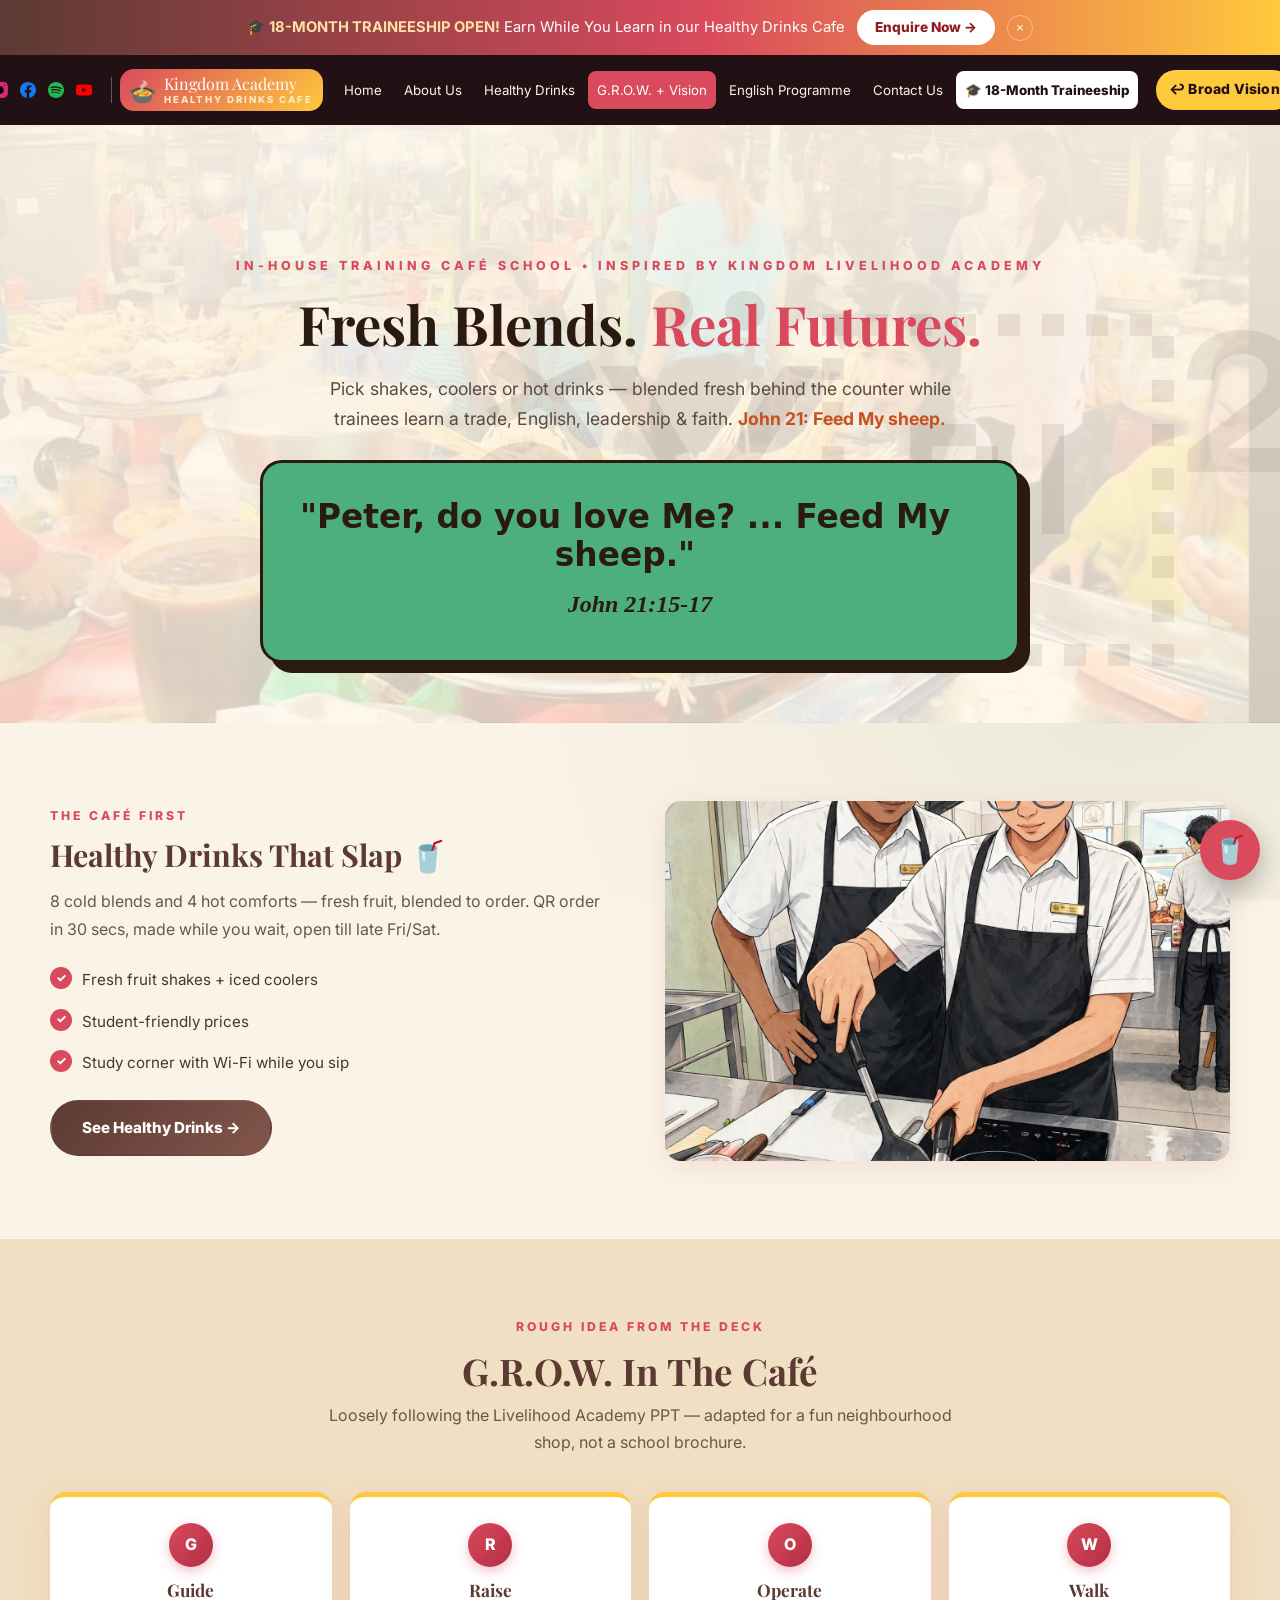
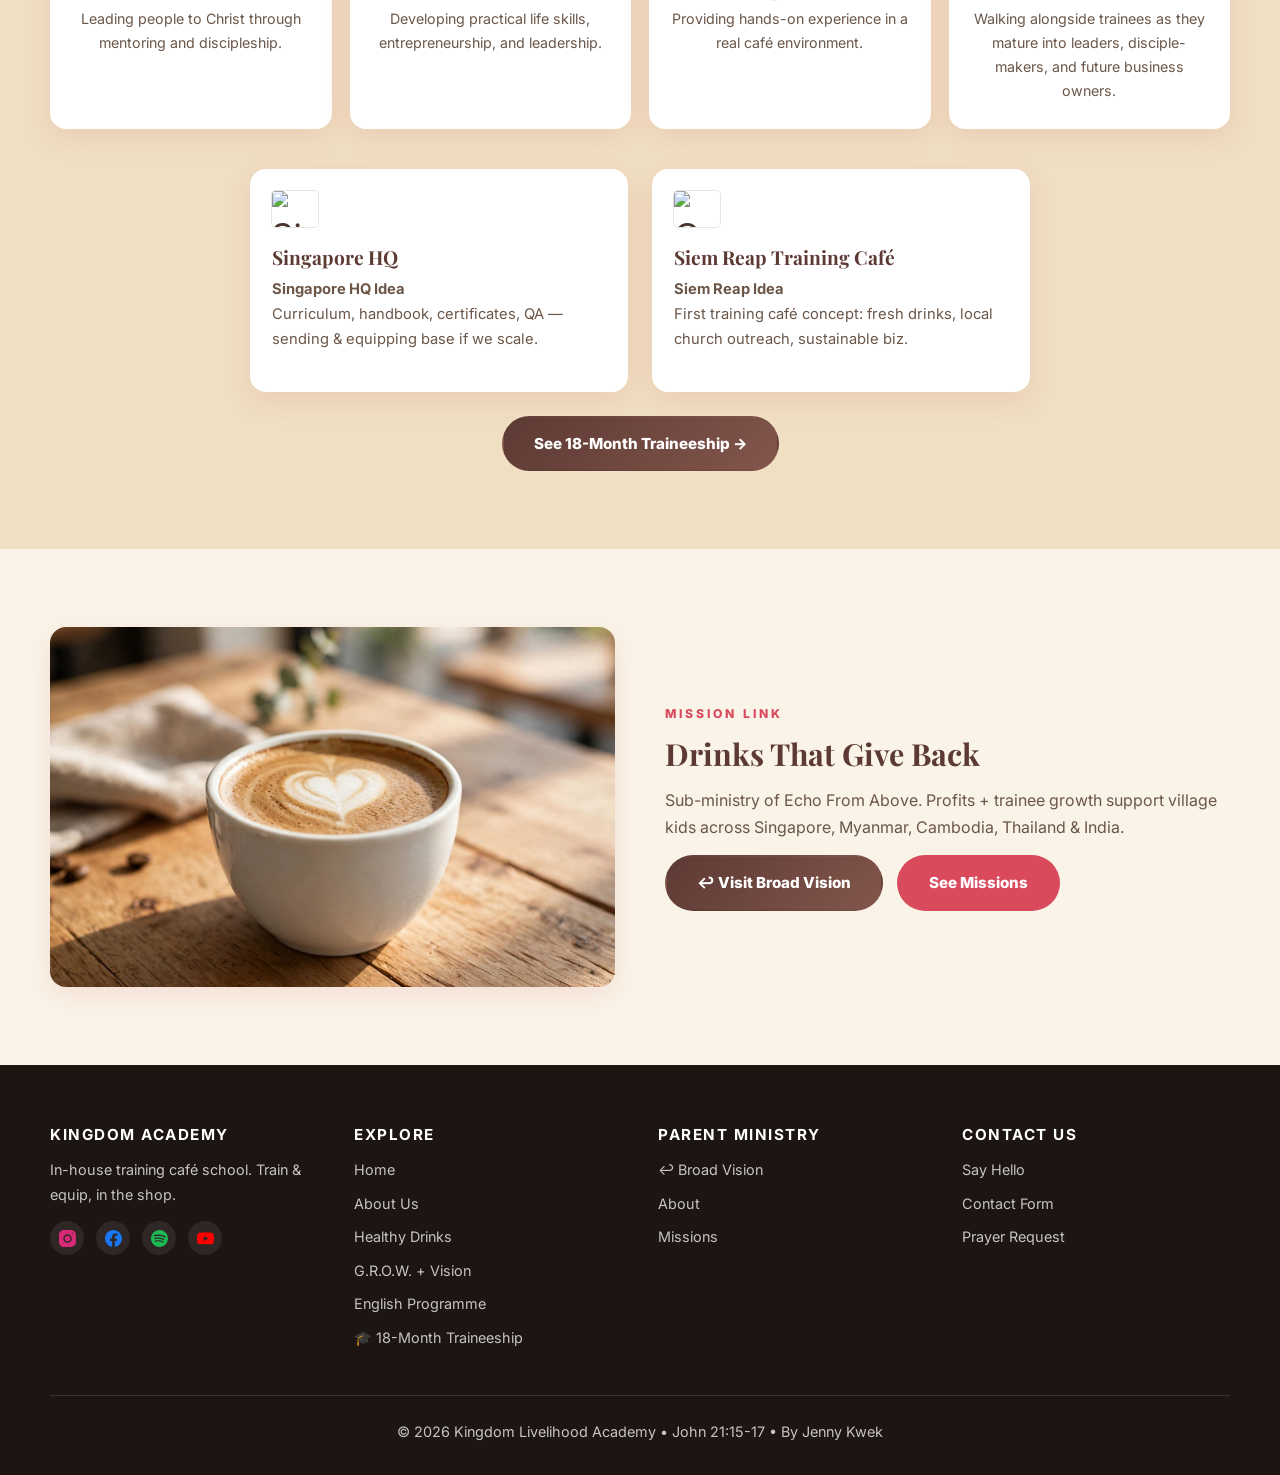
==== commit b418ebbc: "Fix garbled checklist tick marks and escape the ampersand on the English page" ====
--- a/about.html
+++ b/about.html
@@ -5,7 +5,7 @@
   <meta name="viewport" content="width=device-width, initial-scale=1.0" />
   <title>Our Story - In-House Training Café School | Kingdom Academy</title>
   <link href="https://fonts.googleapis.com/css2?family=Inter:wght@400;600;700;800&family=Playfair+Display:wght@600;700;800&display=swap" rel="stylesheet" />
-  <link rel="stylesheet" href="style.css?v=67" />
+  <link rel="stylesheet" href="style.css?v=68" />
   <link rel="icon" href="data:image/svg+xml,<svg xmlns='http://www.w3.org/2000/svg' viewBox='0 0 100 100'><text y='.9em' font-size='90'>🥤</text></svg>" />
 </head>
 <body>
--- a/style.css
+++ b/style.css
@@ -38,7 +38,7 @@
 .recruit-banner span, .recruit-banner a.cta { transition:opacity .45s; }
 .recruit-banner.fading span, .recruit-banner.fading a.cta { opacity:0; }
 
-/* Nav â€” dark bar under banner, white once scrolled (always tracks) */
+/* Nav — dark bar under banner, white once scrolled (always tracks) */
 .navbar { position:sticky; top:0; z-index:100; background:#211114; transition:background .3s, box-shadow .3s; }
 .navbar.scrolled { background:#211114; box-shadow:0 2px 20px rgba(0,0,0,.35); }
 .nav-logo { display:flex; align-items:center; gap:10px; color:#fff; font-family:var(--font-head); font-size:1.25rem; }
@@ -115,7 +115,7 @@
 .kicker { text-transform:uppercase; letter-spacing:3px; font-size:.76rem; color:var(--chili); margin-bottom:10px; font-weight:800; }
 .section-dark .kicker { color:var(--chili-dark); }
 
-/* Cards â€” rows of 3 on desktop */
+/* Cards — rows of 3 on desktop */
 .cards { display:grid; grid-template-columns:repeat(3,1fr); gap:24px; margin-top:40px; }
 .card { background:#fff; border-radius:var(--radius); overflow:hidden; box-shadow:var(--shadow); transition:transform .25s; }
 .card:hover { transform:translateY(-5px); }
@@ -127,9 +127,9 @@
 .card img.food { width:100%; height:180px; object-fit:cover; transition:transform .5s; }
 .card:hover img.food { transform:scale(1.05); }
 
-/* Steps â€” rows of 3 on desktop */
+/* Steps — rows of 3 on desktop */
 .steps { display:grid; grid-template-columns:repeat(3,1fr); gap:18px; margin-top:36px; }
-/* Modifiers â€” compound selectors so they always beat the base rules */
+/* Modifiers — compound selectors so they always beat the base rules */
 .steps.steps-4 { grid-template-columns:repeat(4,1fr); }
 .role-grid.role-grid-4 { grid-template-columns:repeat(4,1fr); }
 .cards.cards-2 { grid-template-columns:repeat(2,1fr); max-width:780px; margin-left:auto; margin-right:auto; }
@@ -256,7 +256,7 @@
 .feature p { color:var(--muted); margin-bottom:14px; }
 .checklist { list-style:none; margin:16px 0; }
 .checklist li { padding:8px 0 8px 32px; position:relative; font-size:.95rem; }
-.checklist li::before { content:"âœ“"; position:absolute; left:0; top:8px; width:22px; height:22px; background:var(--chili); color:#fff; border-radius:50%; display:grid; place-items:center; font-size:.75rem; font-weight:800; }
+.checklist li::before { content:"\2713"; position:absolute; left:0; top:8px; width:22px; height:22px; background:var(--chili); color:#fff; border-radius:50%; display:grid; place-items:center; font-size:.75rem; font-weight:800; }
 .hours { background:#fff; border-radius:var(--radius); box-shadow:var(--shadow); padding:28px; }
 .hours table { width:100%; border-collapse:collapse; font-size:.92rem; }
 .hours td { padding:8px 0; border-bottom:1px dashed #e5dcc8; } .hours td:last-child { text-align:right; font-weight:700; }
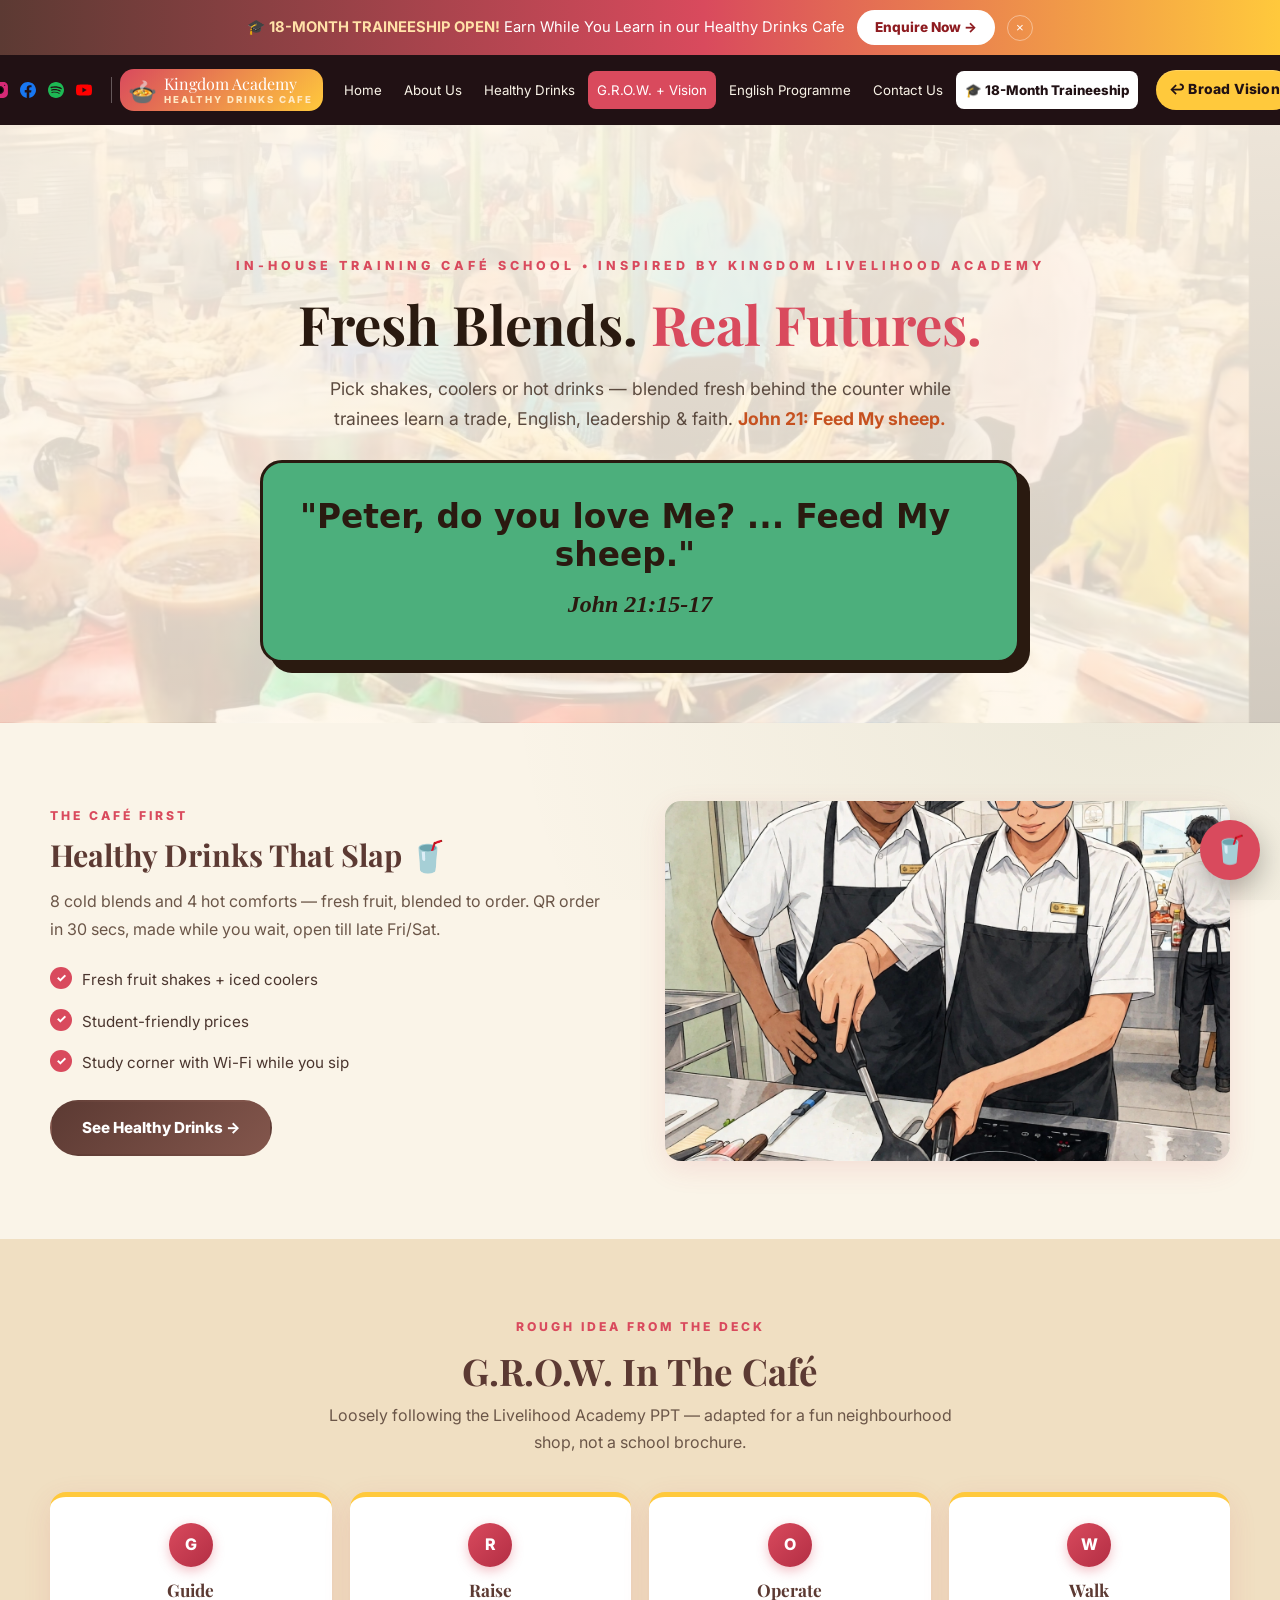
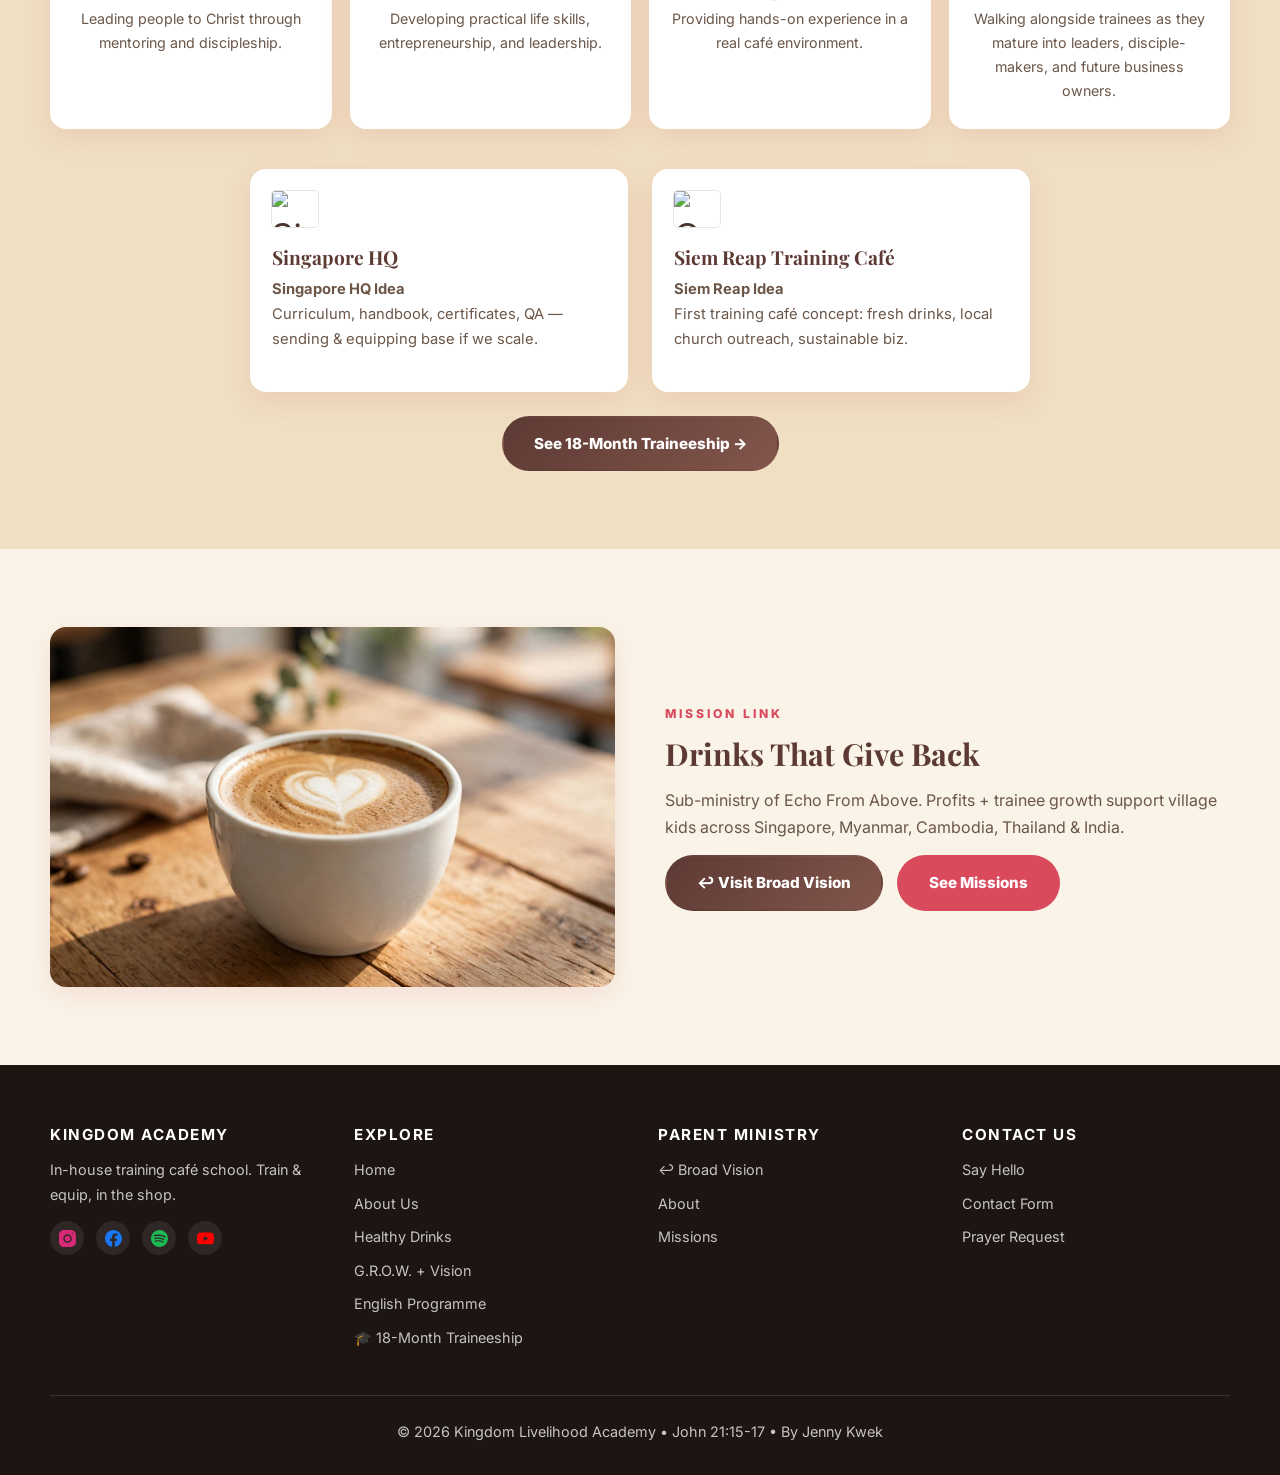
==== commit 685db965: "Remove the broken decorative glyph behind all hero banners" ====
--- a/about.html
+++ b/about.html
@@ -5,7 +5,7 @@
   <meta name="viewport" content="width=device-width, initial-scale=1.0" />
   <title>Our Story - In-House Training Café School | Kingdom Academy</title>
   <link href="https://fonts.googleapis.com/css2?family=Inter:wght@400;600;700;800&family=Playfair+Display:wght@600;700;800&display=swap" rel="stylesheet" />
-  <link rel="stylesheet" href="style.css?v=68" />
+  <link rel="stylesheet" href="style.css?v=69" />
   <link rel="icon" href="data:image/svg+xml,<svg xmlns='http://www.w3.org/2000/svg' viewBox='0 0 100 100'><text y='.9em' font-size='90'>🥤</text></svg>" />
 </head>
 <body>
--- a/style.css
+++ b/style.css
@@ -70,8 +70,6 @@
   background-image: linear-gradient(180deg,rgba(255,246,233,.93),rgba(255,246,233,.82)), var(--hero-photo, url('photos/hero-cafe-interior.jpg'));
   background-size:cover; background-position:center 45%; overflow:hidden;
 }
-.hero::after { content:"ðŸ²"; position:absolute; font-size:22rem; opacity:.08; right:-30px; bottom:-70px; animation:steam 5s ease-in-out infinite; }
-@keyframes steam { 0%,100%{transform:translateY(0) rotate(-5deg)} 50%{transform:translateY(-18px) rotate(5deg)} }
 .hero-content { position:relative; z-index:1; max-width:880px; animation:fadeUp .9s ease both; }
 @keyframes fadeUp { from{opacity:0; transform:translateY(24px)} to{opacity:1; transform:none} }
 .hero-kicker { text-transform:uppercase; letter-spacing:4px; font-size:.78rem; color:var(--chili); margin-bottom:14px; font-weight:800; text-shadow:none; }
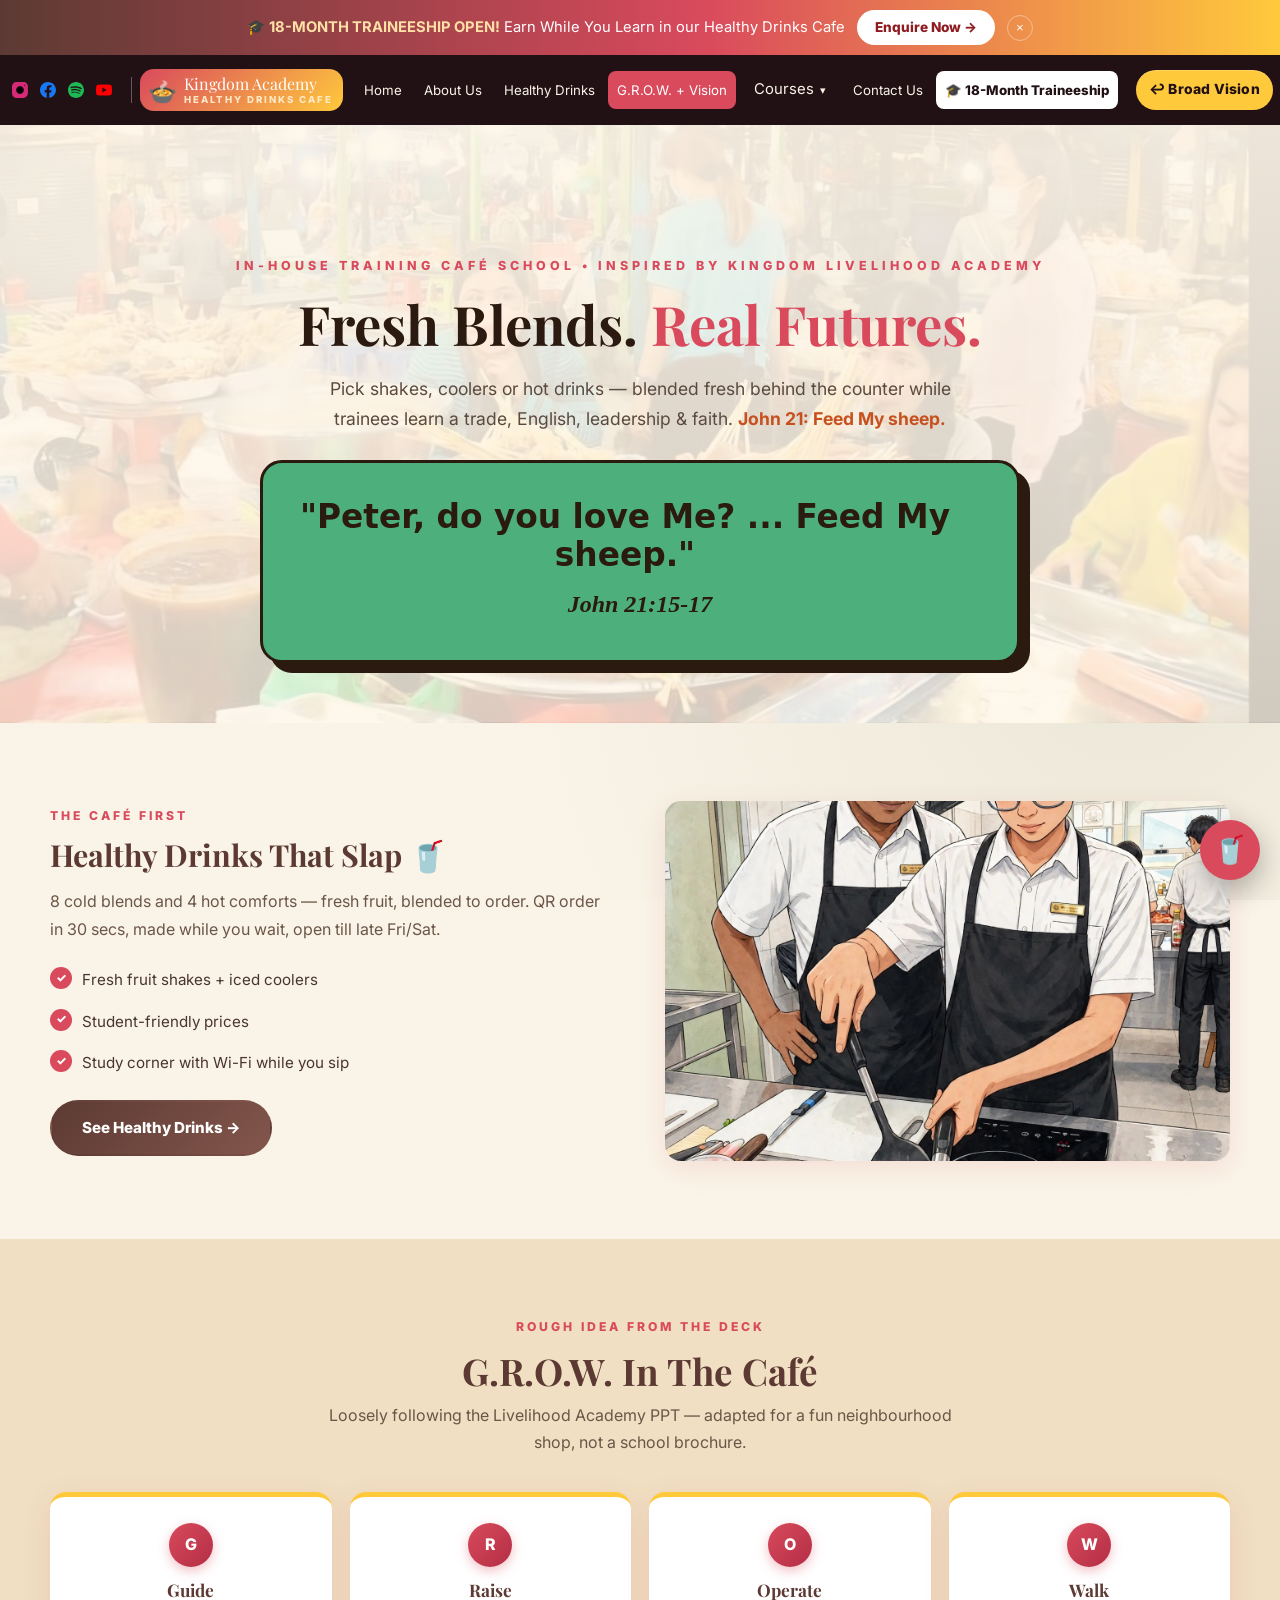
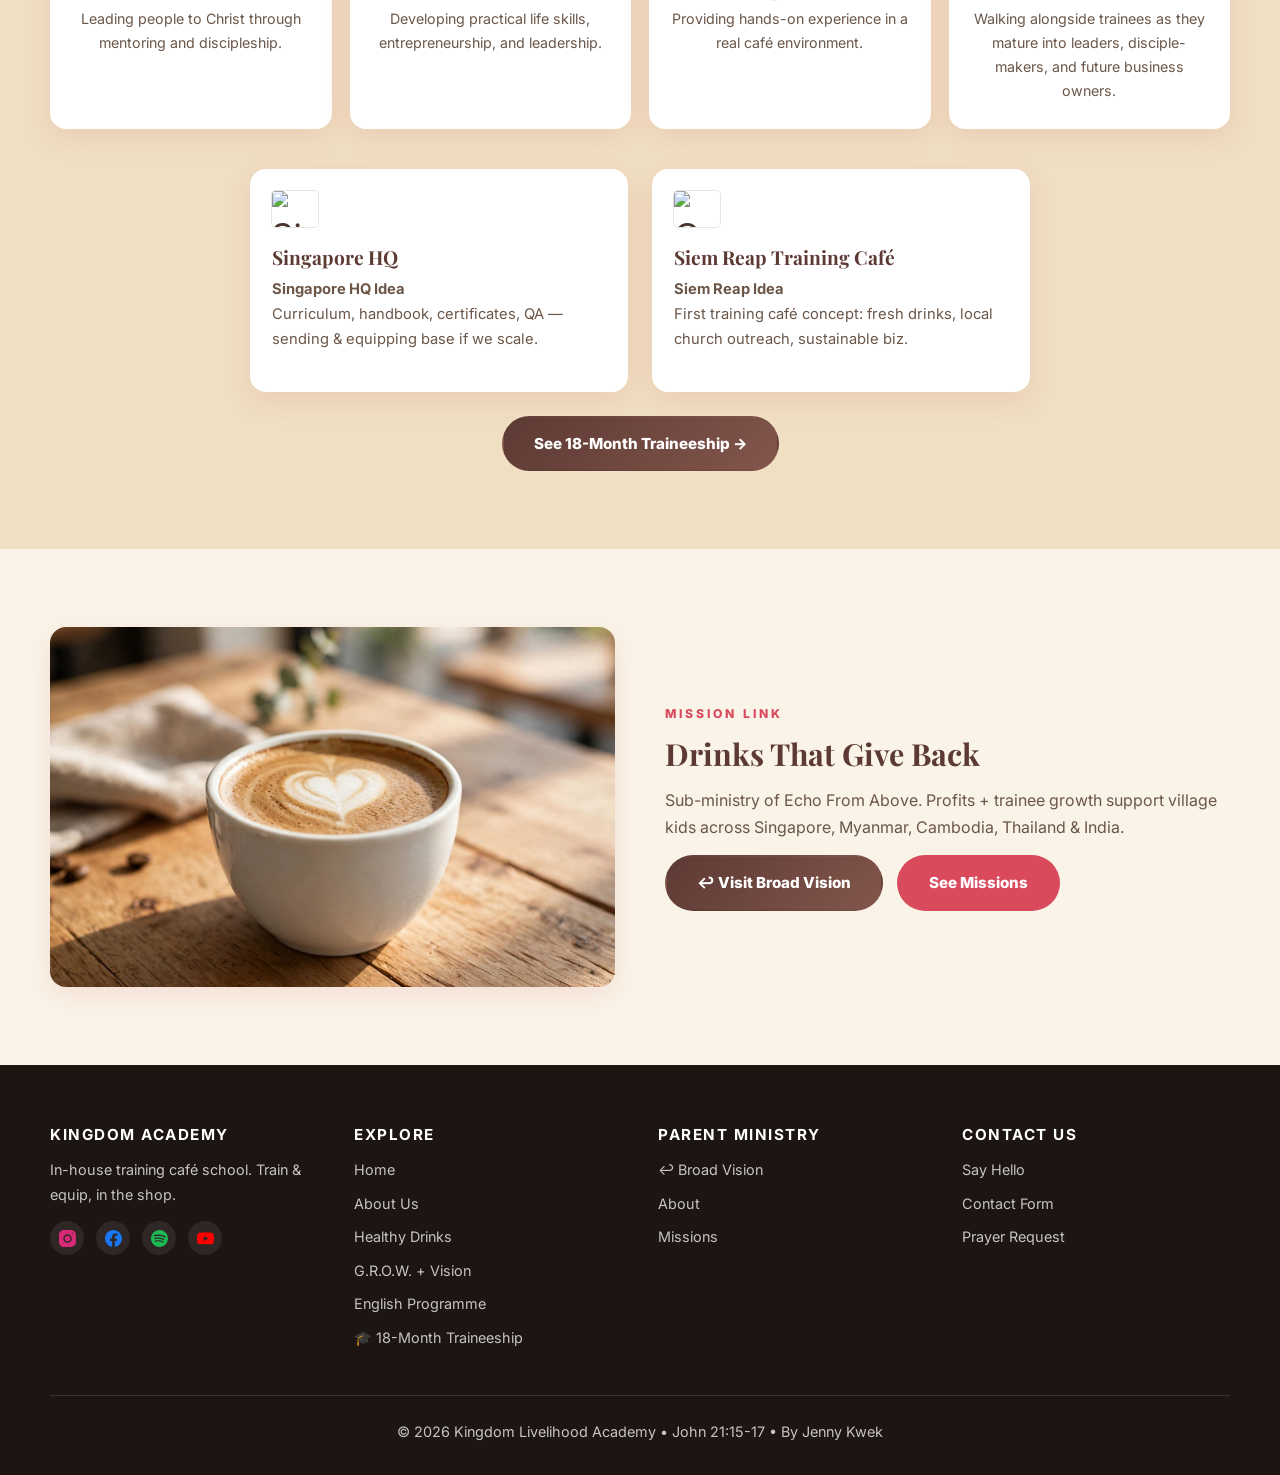
==== commit 7166e19f: "Add a Courses dropdown to the main navigation with English Programme inside" ====
--- a/about.html
+++ b/about.html
@@ -5,7 +5,7 @@
   <meta name="viewport" content="width=device-width, initial-scale=1.0" />
   <title>Our Story - In-House Training Café School | Kingdom Academy</title>
   <link href="https://fonts.googleapis.com/css2?family=Inter:wght@400;600;700;800&family=Playfair+Display:wght@600;700;800&display=swap" rel="stylesheet" />
-  <link rel="stylesheet" href="style.css?v=69" />
+  <link rel="stylesheet" href="style.css?v=70" />
   <link rel="icon" href="data:image/svg+xml,<svg xmlns='http://www.w3.org/2000/svg' viewBox='0 0 100 100'><text y='.9em' font-size='90'>🥤</text></svg>" />
 </head>
 <body>
@@ -29,7 +29,12 @@
 <li><a href="message.html">About Us</a></li>
         <li><a href="menu.html">Healthy Drinks</a></li>
         <li><a href="about.html" class="active">G.R.O.W. + Vision</a></li>
-        <li><a href="english.html">English Programme</a></li>
+                <li class="nav-drop">
+          <button type="button" class="nav-drop-btn" aria-expanded="false" aria-haspopup="true">Courses <span class="caret" aria-hidden="true">▾</span></button>
+          <ul class="nav-drop-menu">
+            <li><a href="english.html">English Programme</a></li>
+          </ul>
+        </li>
                 <li><a href="contact.html">Contact Us</a></li>
         <li><a href="interns.html" class="hire">🎓 18-Month Traineeship</a></li>
         <li><a target="_blank" rel="noopener" href="https://isaac3780.github.io/echofromabove/charity-site/index.html" class="back">↩ Broad Vision</a></li>
--- a/style.css
+++ b/style.css
@@ -776,3 +776,31 @@
 .gate-dark .checklist li::before { background:var(--broth); color:#2b1a13; }
 .gate-dark .gate-copy .teaser-note { color:rgba(255,255,255,.62); }
 .gate-dark .gate-card { border-color:rgba(255,255,255,.16); box-shadow:0 24px 60px rgba(0,0,0,.38); }
+
+/* Courses dropdown in the main navigation */
+.nav-drop { position:relative; }
+.nav-links .nav-drop-btn { display:flex; align-items:center; gap:6px; padding:9px 14px; color:var(--cream); background:none; border:0; border-radius:8px; font:inherit; font-size:.93rem; line-height:inherit; cursor:pointer; transition:background .2s, color .2s; }
+.nav-links .nav-drop-btn .caret { font-size:.7rem; transition:transform .2s; }
+.nav-links .nav-drop-btn[aria-expanded="true"] .caret { transform:rotate(180deg); }
+.nav-links .nav-drop-btn:hover,
+.nav-links .nav-drop-btn[aria-expanded="true"],
+.nav-links .nav-drop.is-current .nav-drop-btn { background:var(--chili); color:#fff; }
+.nav-drop-menu { position:absolute; top:calc(100% + 10px); left:0; min-width:220px; margin:0; padding:8px; list-style:none; background:#fff; border:1px solid rgba(74,26,10,.12); border-radius:12px; box-shadow:0 18px 40px rgba(0,0,0,.18); opacity:0; visibility:hidden; transform:translateY(-6px); transition:opacity .18s ease, transform .18s ease, visibility .18s; z-index:130; }
+.nav-drop.open .nav-drop-menu { opacity:1; visibility:visible; transform:none; }
+.nav-links .nav-drop-menu a { display:block; padding:10px 14px; border:1px solid transparent; border-radius:8px; color:var(--char); background:#fff; font-size:.92rem; white-space:nowrap; }
+.nav-links .nav-drop-menu a:hover,
+.nav-links .nav-drop-menu a:focus-visible,
+.nav-links .nav-drop-menu a.active { background:var(--chili); color:#fff; border-color:var(--chili); }
+
+@media (max-width: 1200px) {
+  .nav-drop { width:100%; }
+  .nav-links .nav-drop-btn { width:100%; justify-content:space-between; padding:9px 14px; color:var(--char); background:#fff; border:1px solid #f0ddd0; font-size:.93rem; }
+  .nav-links .nav-drop-btn:hover,
+  .nav-links .nav-drop-btn[aria-expanded="true"],
+  .nav-links .nav-drop.is-current .nav-drop-btn { background:var(--chili); color:#fff; border-color:var(--chili); }
+  .nav-drop-menu { position:static; min-width:0; max-height:0; padding:0 0 0 12px; overflow:hidden; border:0; border-radius:0; box-shadow:none; background:transparent; opacity:1; visibility:visible; transform:none; transition:max-height .28s ease; }
+  .nav-drop.open .nav-drop-menu { max-height:320px; }
+  .nav-links .nav-drop-menu a { margin-top:6px; white-space:normal; border-color:#f0ddd0; }
+  .nav-links .nav-drop-menu a:hover,
+  .nav-links .nav-drop-menu a.active { border-color:var(--chili); }
+}
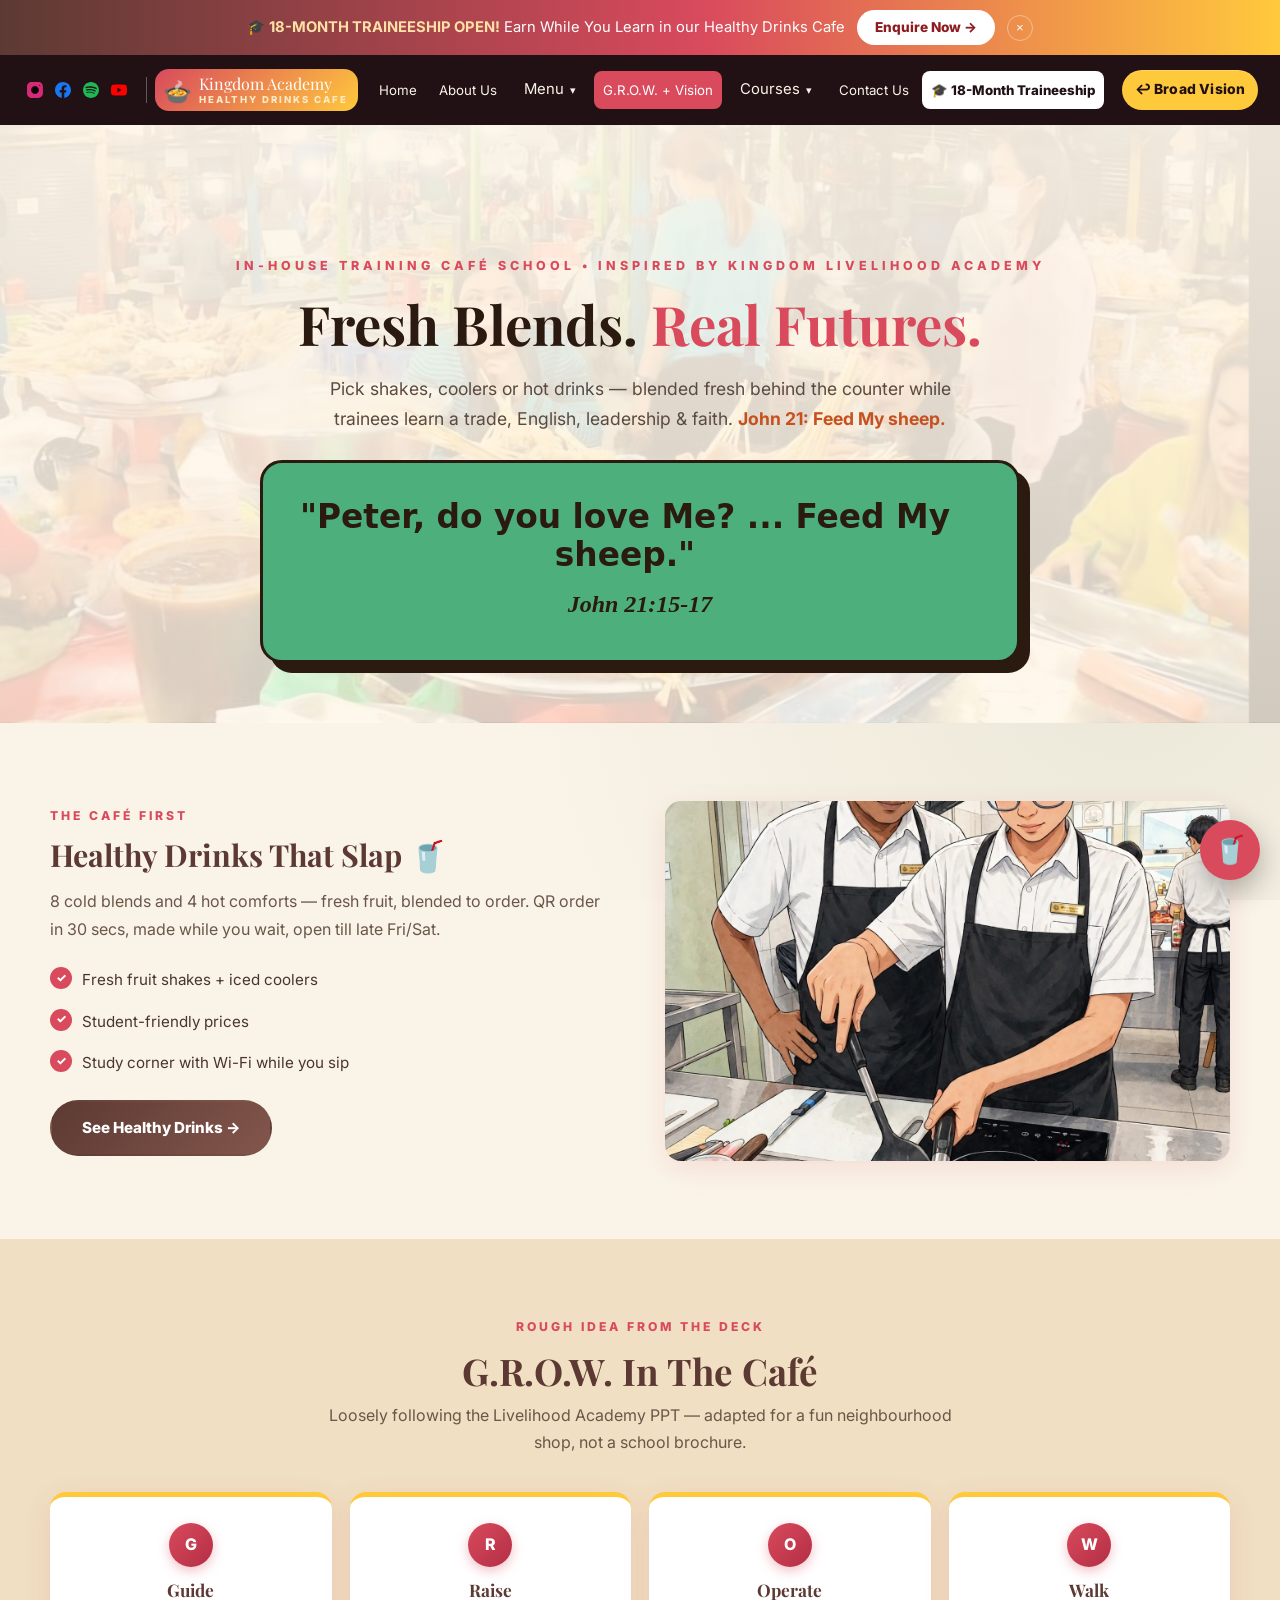
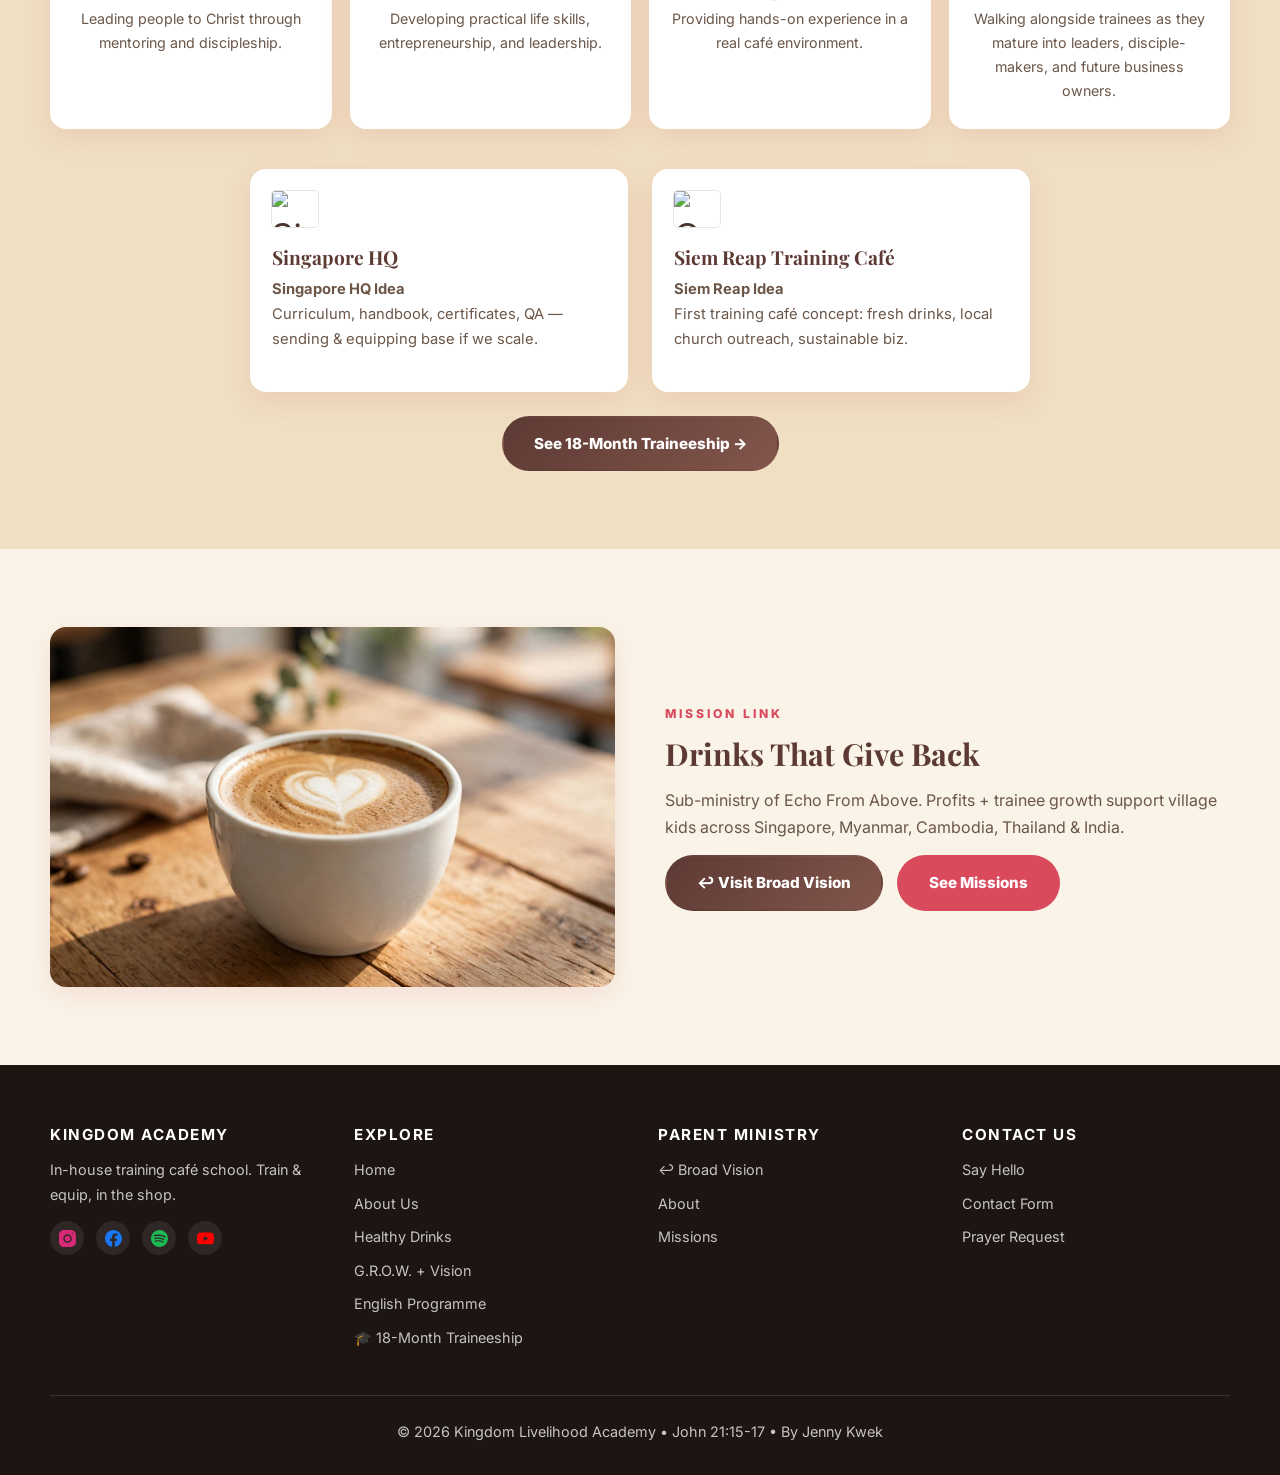
==== commit fceba2e3: "Add a Menu dropdown for Healthy Drinks in the main navigation" ====
--- a/about.html
+++ b/about.html
@@ -27,7 +27,12 @@
       <ul class="nav-links">
         <li><a href="index.html">Home</a></li>
 <li><a href="message.html">About Us</a></li>
-        <li><a href="menu.html">Healthy Drinks</a></li>
+                <li class="nav-drop">
+          <button type="button" class="nav-drop-btn" aria-expanded="false" aria-haspopup="true">Menu <span class="caret" aria-hidden="true">▾</span></button>
+          <ul class="nav-drop-menu">
+            <li><a href="menu.html">Healthy Drinks</a></li>
+          </ul>
+        </li>
         <li><a href="about.html" class="active">G.R.O.W. + Vision</a></li>
                 <li class="nav-drop">
           <button type="button" class="nav-drop-btn" aria-expanded="false" aria-haspopup="true">Courses <span class="caret" aria-hidden="true">▾</span></button>
